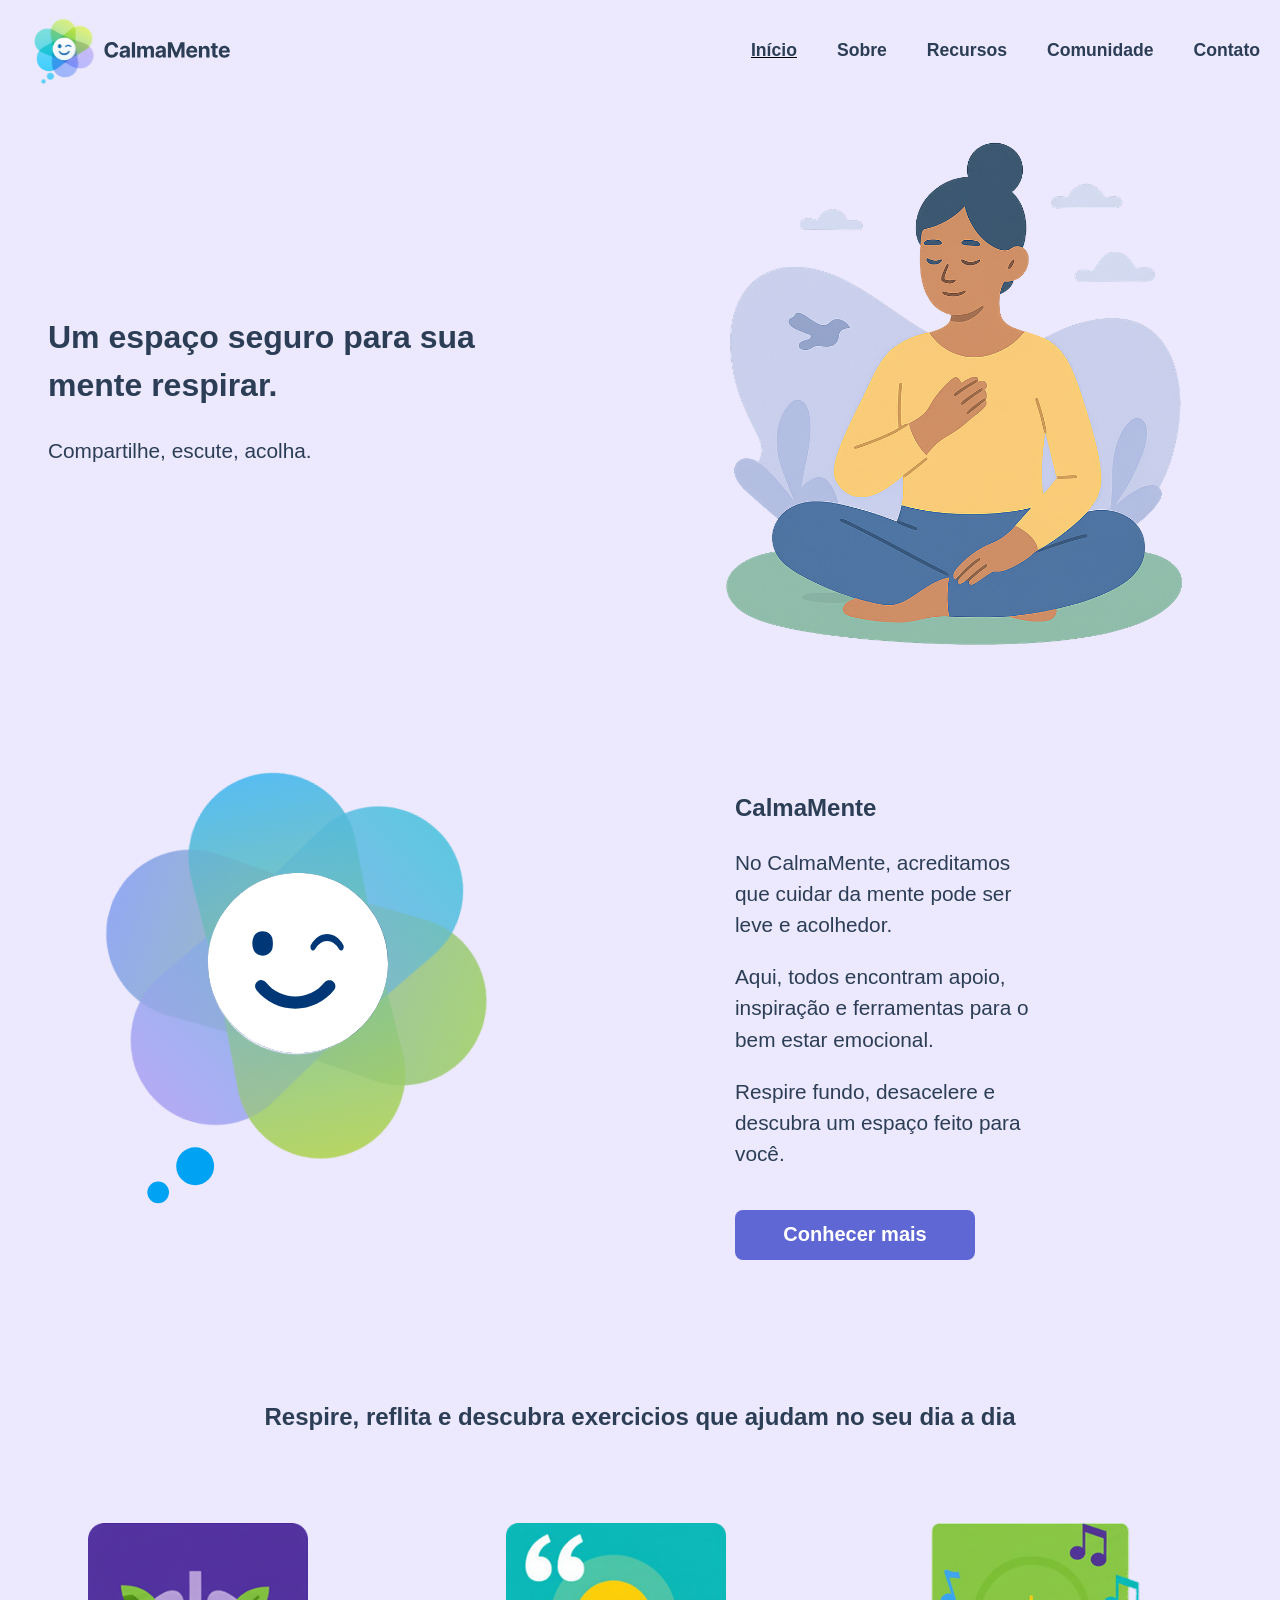
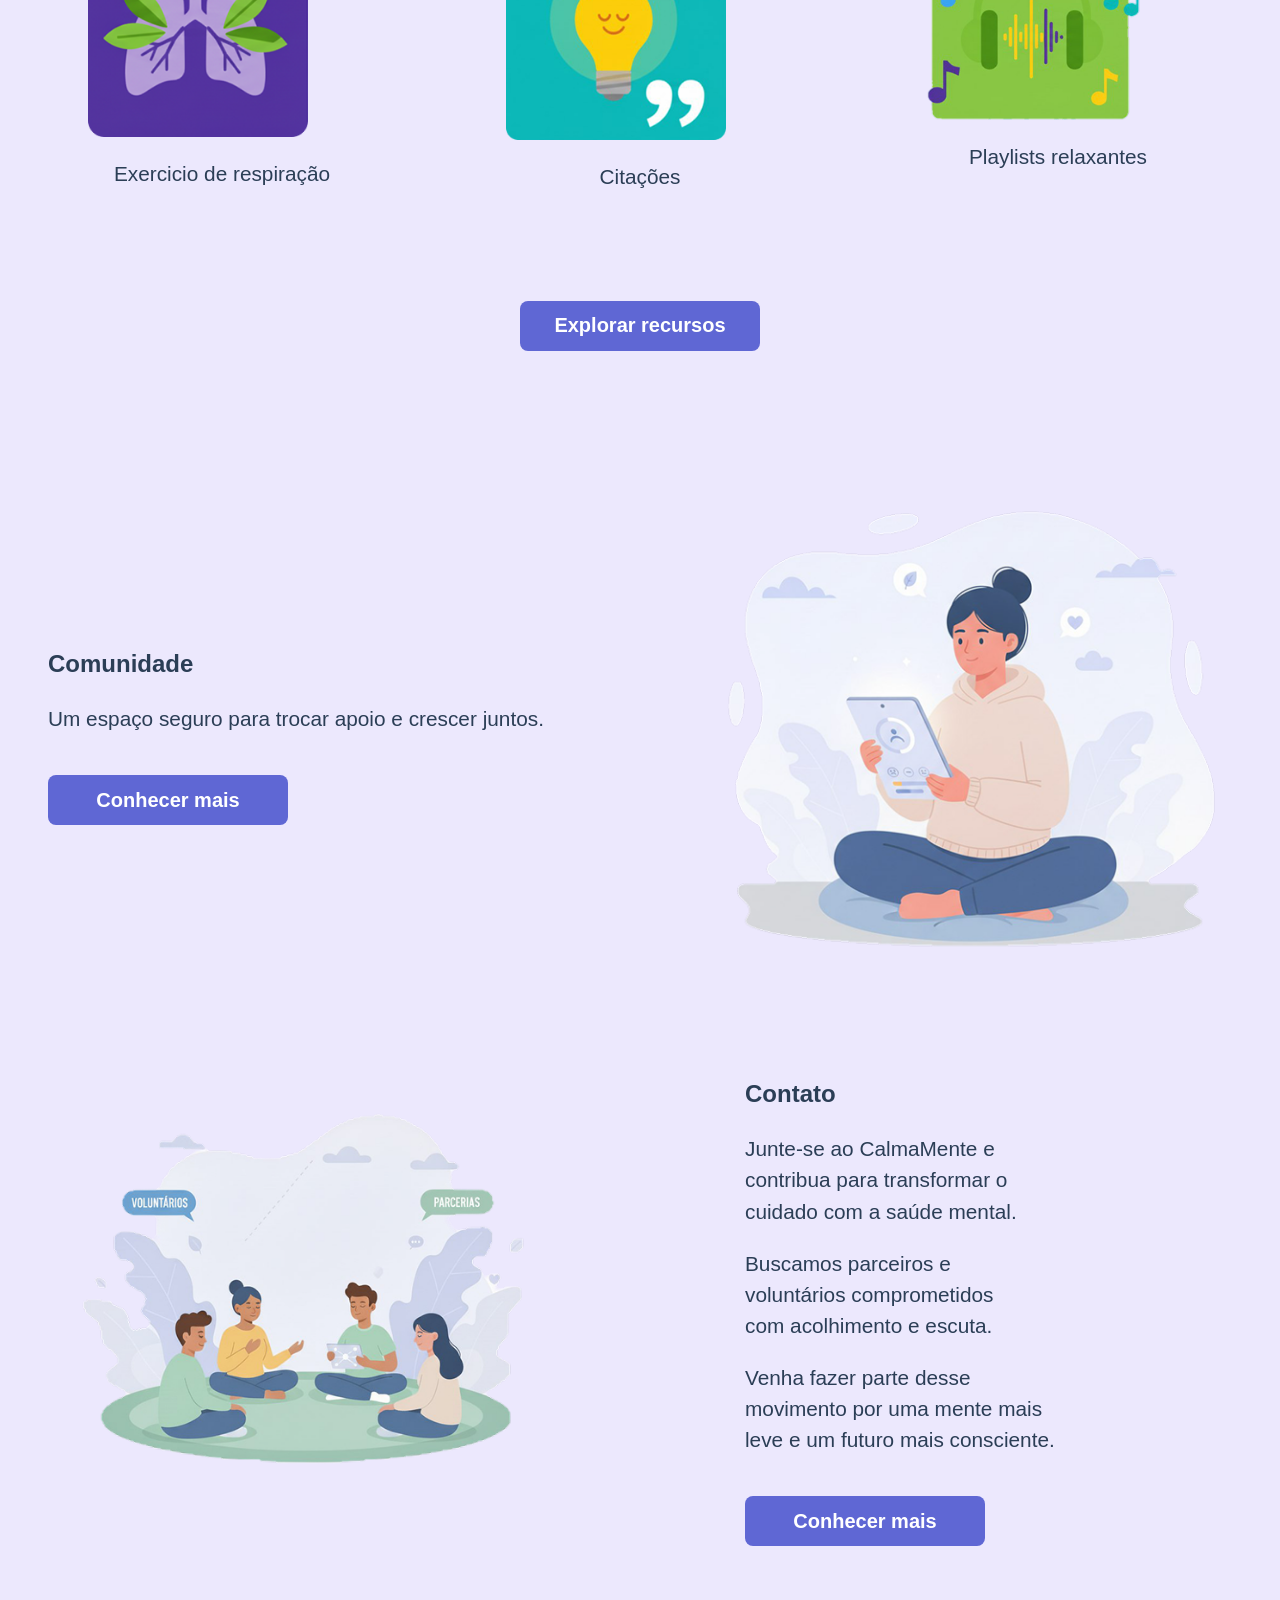
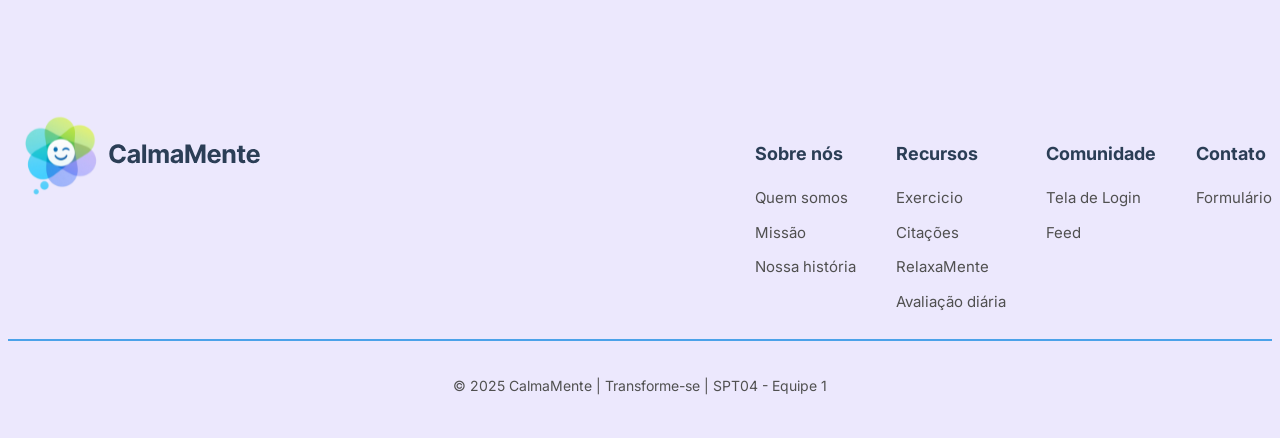
==== docs/index.html @ d5fa7f24 "first commit" ====
<!--SYSTEM_CORE_CALMAMENTE = START [HTML INDEX PAGE]-->
<!--T0.1 = START [HTML GENERAL SETTINGS]-->

<!DOCTYPE html>
<html lang="pt-br">
  <head>
    <meta charset="UTF-8" />
    <meta name="viewport" content="width=device-width, initial-scale=1.0" />
    <link rel="stylesheet" href="./css/style.css " />
    <link rel="stylesheet" href="./css/responsive.css">
    <meta
      name="description"
      content="Site de finalização de curso do Transforme-se focado em ferramentas para auxilio da saúde mental. Assim, nasce o CalmaMente. Seja bem vindos"/>
    <!-- UserWay Accessibility Widget -->
    <script>
      (function (d) {
        var s = d.createElement('script');
        s.setAttribute('data-account', 'ph0MEA04ba');
        s.setAttribute('src', 'https://cdn.userway.org/widget.js');
        (d.body || d.head).appendChild(s);
      })(document);
    </script>
    <title>CalmaMente-Inicio</title>
  </head>
  <body>

    <!--T1.1 = START [NAVIGATION MENU]-->

    <header>
        <div class="navegacao">

          <div class="logo">
            <a href="./index.html"
              ><img src="img/logo_name.svg" alt="Logo CalmaMente"
            /></a>
          </div>
          
          <nav>
            <ul class="menu">
              <li>
                <span class="inicio-linha">
                  <a href="index.html">Início</a></span>
              </li>
              <li><a href="./2_Sobre/sobre.html">Sobre</a></li>
              <li><a href="./3_Recursos/recursos.html">Recursos</a></li>
              <li><a href="./4_Comunidade/comunidade.html">Comunidade</a></li>
              <li><a href="./5_Contato/contato.html">Contato</a></li>
            </ul>
          </nav>

        </div>
    </header>

    <!--T1.0 = END [NAVIGATION MENU]-->
    <!--T2.1 = START [BANNER 1]-->

    <main>
      
      <section>
        <div class="container">
          <div class="banner_1">
            <div class="texto">
              <h1>Um espaço seguro para sua mente respirar.</h1>
              <p>Compartilhe, escute, acolha.</p>
            </div>
            <div class="imagem">
              <img
                src="./img/index_banner1.png"
                alt="Uma jovem com a mão no coração como se estivesse meditando"
              />
            </div>
          </div>
        </div>
      </section>

      <!--T2.0 = END [BANNER 1]-->
      <!--T3.1 = START [BANNER 2]-->

      <section>
        <div class="container">
          <div class="banner_2">
            <div class="imagem">
              <img
                class="fundo"
                src="./assets/arco.svg"
                alt="Logo do CalmaMente"
              />
              <img class="smile" src="./assets/smile.svg" alt="" />
              <img class="detail" src="./assets/detail.svg" alt="" />
            </div>
            <div class="texto">
              <h2>CalmaMente</h2>
              <p>
                No CalmaMente, acreditamos que cuidar da mente pode ser leve e
                acolhedor.
              </p>
              <p>
                Aqui, todos encontram apoio, inspiração e ferramentas para o bem
                estar emocional.
              </p>
              <p>
                Respire fundo, desacelere e descubra um espaço feito para você.
              </p>
              <a href="/2_Sobre/sobre.html">
                <button type="submit" class="botao" id="botao">
                  Conhecer mais
                </button></a
              >
            </div>
          </div>
        </div>
      </section>

      <!--T3.0 = END [BANNER 2]-->
      <!--T4.1 = START [BANNER 3]-->

      <section>
        <div class="container">
          <div class="banner_3">
            <div class="titulo">
              <h2>
                Respire, reflita e descubra exercicios que ajudam no seu dia a
                dia
              </h2>
            </div>
            <div class="container-images-banner3">
              <div class="imagem-Dois">
                <img
                  src="img/index_banner3.1.png"
                  alt="Pulmão com flores para representar respiração"
                />
                <p>Exercicio de respiração</p>
              </div>
              <div class="imagem-Dois">
                <img
                  src="img/index_banner3.2.png"
                  alt="Uma lampada com aspas para representar citação"
                />
                <p>Citações</p>
              </div>
              <div class="imagem-Dois">
                <img
                  src="img/index_banner3.3.png"
                  alt="Fone de ouvido com ondas sonoras e notas musicais para representar playlisys"
                />
                <p>Playlists relaxantes</p>
              </div>
            </div>
            <div>
              <a href="/3_Recursos/recursos.html" class="botao">
                <button type="submit" id="botao">Explorar recursos</button></a
              >
            </div>
          </div>
        </div>
      </section>

      <!--T4.0 = END [BANNER 3]-->
      <!--T5.1 = START [BANNER 4]-->

      <section>
        <div class="container">
          <div class="banner_4">
            <div class="texto">
              <h2>Comunidade</h2>
              <p>Um espaço seguro para trocar apoio e crescer juntos.</p>
              <p></p>
              <a href="/4_Comunidade/comunidade.html" class="botao"
                ><button type="submit" id="botao">Conhecer mais</button></a
              >
            </div>
            <div class="imagem">
              <img
                src="img/index_banner4.png"
                alt="Moça segurando um tablet sentada, fazendo a avaliação do seu dia"
              />
            </div>
          </div>
        </div>
      </section>

      <!--T5.0 = END [BANNER 4]-->
      <!--T6.1 = START [BANNER 5]-->

      <section>
        <div class="container">
          <div class="banner_5">
            <div class="imagem">
              <img
                src="img/index_banner5.png"
                alt="Pessoas reunidas sentadas juntas como uma comunidade falando sobre parcerias e voluntarios do CalmaMente"
              />
            </div>
            <div class="texto">
              <h2>Contato</h2>
              <p>
                Junte-se ao CalmaMente e contribua para transformar o cuidado com a saúde mental. 
              <p>
                Buscamos parceiros e voluntários comprometidos <br>com acolhimento e escuta.
              </p>
              <p>
                Venha fazer parte desse movimento por uma mente mais leve e um
                futuro mais consciente.
              </p>
              <a href="/5_Contato/contato.html" class="botao"
                ><button type="submit" id="botao">Conhecer mais</button></a
              >
            </div>
          </div>
        </div>
      </section>
    </main>

    <!--T6.0 = END [BANNER 5]-->

    <!--REDES SOCIAS-->
     <section>
      <div class="container">
        <div class="banner_social">
          <section class="social_media">
            <div class="cont">
              <h2>Siga-nos</h2>
              <div class="icon">
                <a
                  href="https://www.linkedin.com/in/calmamente/"
                  target="_blank"
                  ><img src="./img/linkedin.svg" alt="LinkedIn"
                /></a>
                <a href="mailto:calmamentesite@gmail.com" target="_blank"
                  ><img src="./img/email.svg" alt="Email"
                /></a>
                <a
                  href="https://www.instagram.com/calmamente_br/?igsh=ZGs4c3k2cTY3Mjc%3D#"
                  target="_blank"
                  ><img src="./img/instagram.svg" alt="Instagram"
                /></a>
              </div>
            </div>
          </section>
        </div>
      </div>
    </section>

    <!--REDES SOCIAS-->

    <!--T7.1 = START [FOOTER]-->

    <footer class="footer">
      <div class="footer-container">
        <div class="esquerda">
          <div class="final-img">
            <img src="img/logo_name.svg" alt="logo" />
          </div>
        </div>
        <div class="direita">
          <ul class="menuDois">
            <li><h3>Sobre nós</h3></li>
            <li><a href="/">Quem somos</a></li>
            <li><a href="/">Missão</a></li>
            <li><a href="/">Nossa história</a></li>
          </ul>
          <ul class="menuDois">
            <li><h3>Recursos</h3></li>
            <li><a href="/">Exercicio</a></li>
            <li><a href="/">Citações</a></li>
            <li><a href="/">RelaxaMente</a></li>
            <li><a href="/">Avaliação diária</a></li>
          </ul>
          <ul class="menuDois">
            <li><h3>Comunidade</h3></li>
            <li><a href="/">Tela de Login</a></li>
            <li><a href="/">Feed</a></li>
          </ul>
          <ul class="menuDois">
            <li><h3>Contato</h3></li>
            <li><a href="/">Formulário</a></li>
          </ul>
        </div>
      </div>
      <div class="copy">
        <p>© 2025 CalmaMente | Transforme-se | SPT04 - Equipe 1</p>
      </div>
    </footer>

    <!--T7.0 = END [FOOTER]-->
    <div vw class="enabled">
      <div vw-access-button class="active"></div>
      <div vw-plugin-wrapper class="testo">
        <div class="vw-plugin-top-wrapper"></div>
      </div>
    </div>
    <script src="https://vlibras.gov.br/app/vlibras-plugin.js"></script>
    <script>
      new window.VLibras.Widget('https://vlibras.gov.br/app');
    </script>
    <script src="https://cdn.jsdelivr.net/npm/gsap@3.13.0/dist/gsap.min.js"></script>
    <script src="./js/script.js"></script>
  </body>
</html>

<!--T0.0 = END [HTML GENERAL SETTINGS]-->
<!--SYSTEM_CORE = END [HTML]-->
---- docs/css/style.css ----
/*[GENERAL SETTINGS]*/

@import url('https://fonts.googleapis.com/css2?family=Inter:ital,opsz,wght@0,14..32,100..900;1,14..32,100..900&family=Roboto:ital,wght@0,100..900;1,100..900&display=swap');

html, body {
  overflow-x: hidden;
}

body {
  font-family: Arial, Helvetica, sans-serif;
  line-height: 1.5;
  min-height: 100vh;
  background-color: #ece8fd;
}

a {
  text-decoration: none;
}

ul {
  list-style: none;
}

img {
  max-width: 100%;
  height: auto;
  display: block;
}

h1{
  color: #2b3e56;
  font-size:2rem;
}

h2,
h3,
h4,
h5,
h6 {
  color: #2b3e56;
  font-size: 1.5rem;
}

p {
  color: #2b3e56;
  font-size: 1.3rem;
}

.container {
  padding-left: 40px;
  padding-right: 40px;
}

/*[NAVIGATION MENU]*/

.container-header {
  max-width: 1800px;
}

header {
  left: 0;
  top: 0;
  z-index: 1000;
  background-color: #ece8fd;
  width: 100%;
  margin: 0 auto;
  position: fixed;
}

.navegacao {
  margin: 0 auto;
  max-width: 1800px;
  display: flex;
  justify-content: space-between;
  align-items: center;
  padding: 10px 20px;
}

.menu {
  display: flex;
  gap: 40px;
}

.navegacao img {
  max-width: 250px;
}

.uai {
  margin-top: 30vh;
}

.menu a {
  color: #2b3e56;
  font-weight: bold;
  font-size: 1.1rem;
}

.menu a:hover {
  color: #8087f2;
}

.inicio-linha {
  text-decoration: underline;
}

/*[BANNER 1]*/

.banner_1 {
  display: grid;
  grid-template-columns: 1fr 1fr;
  margin: 100px auto 0px auto;
  align-items: center;
  max-width: 1800px;
  gap: 110px;
}

.banner_1 .texto {
  align-self: center;
  max-width: 450px;
}

.banner_1 img {
  max-width: 100%;
  width: 550px;
  margin-top: 20px;
  display: block;
}

button {
  background-color: #5f67d4;
  color: white;
  border-radius: 8px;
  width: 240px;
  height: 50px;
  border: none;
  font-size: 20px;
  font-weight: bold;
  margin-top: 20px;
  cursor: pointer;
  transition: background-color 0.3s;
}


.botao:hover {
  background-color: #4ba2e9;
}

/*[BANNER 2]*/

.banner_2 {
  display: grid;
  grid-template-columns: 1fr 1fr;
  margin: 100px auto 0px auto;
  align-items: center;
  max-width: 1800px;
  gap: 110px;
}

.banner_2 .imagem {
  margin-bottom: 100px;
}

.banner_2 img {
  width: 500px;
  display: block;
}

.banner_2 .texto {
  margin-left: 40px;
  max-width: 35ch;
}

.imagem-Dois {
  gap: 100px;
}


/*[BANNER 3]*/

.banner_3 {
  display: grid;
  align-items: center;
  justify-self: center;
  text-align: center;
  margin: 70px auto 0px auto;
  max-width: 1800px;
  height: 600px;
  padding: 30px 0px;
}

.container-images-banner3 {
  display: grid;
  grid-template-columns: 1fr 1fr 1fr;
  padding: 40px;
  align-content: center;
  gap: 150px;
}

.banner_3 img {
  width: 220px;
  display: block;
}

.imagem {
  position: relative;
  align-self: center;
  display: grid;
}

.fundo {
  height: 400px;
}

.smile {
  position: absolute;
  z-index: 2;
  height: 180px;
  top: 108px;
}

.detail {
  align-self: center;
  position: absolute;
  height: 350px;
  top: 90px;
}



/*[BANNER 4]*/

.banner_4 {
  display: grid;
  grid-template-columns: 1fr 1fr;
  margin: 100px auto 0px auto;
  align-items: center;
  max-width: 1800px;
  gap: 150px;
}

/*[BANNER 5]*/

.banner_5 {
  display: grid;
  grid-template-columns: 1fr 1fr;
  margin: 100px auto 0px auto;
  align-items: center;
  justify-self: center;
  max-width: 1800px;
  gap: 150px;
}

.banner_5 .texto {
  margin-left: 30px;
  max-width: 35ch;
}

.banner_5 img {
  width: 580px;
}


/*[FOOTER]*/

.footer {
  margin-top: 100px;
}

.footer-container {
  margin: 0 auto;
  display: flex;
  justify-content: space-between;
  align-items: start;
  color: #505050;
  padding-top: 60px;
  font-family: 'Inter', sans-serif;
  border-bottom: 2px solid #4ba2e9;
  flex-wrap: nowrap;
  gap: 40px;
  max-width: 1800px;
}

.footer-container h3 {
  color: #2b3e56;
  font-size: 18px;
}

.esquerda p {
  max-width: 30ch;
  margin-top: 10px;
}

.direita {
  display: flex;
}

.direita a {
  color: #505050;
  font-size: 15px;
}

.copy p {
  color: #505050;
  font-family: 'Inter', sans-serif;
  padding: 20px;
  font-size: 14px;
  text-align: center;
}

.menuDois li {
  margin-bottom: 10px;
}

.final-img {
  width: 300px;
}

#botao:hover {
  background-color: #4ba2e9;
}

.cont {
  text-align: center;
  padding-top: 40px;
  background-color: #ece8fd;
  width: 100%;
  margin-bottom: 100px;
}

.cont h2 {
  font-size: 28px;
  margin-bottom: 25px;
  color: #2b3e56;
  font-family: 'Inter', sans-serif;

}

.icon {
  display: flex;
  justify-content: center;
  gap: 40px;
}

.icon img {
  width: 60px;
  height: 60px;
  cursor: pointer;
  transition: transform 0.2s ease;
}

.icon img:hover {
  transform: scale(1.1);
}

#botao:hover {
  background-color: #4ba2e9;
}
---- docs/css/responsive.css ----
/*[GENERAL SETTINGS]*/

@import url('https://fonts.googleapis.com/css2?family=Inter:ital,opsz,wght@0,14..32,100..900;1,14..32,100..900&family=Roboto:ital,wght@0,100..900;1,100..900&display=swap');


@media (max-width: 500px) {
  .container{
  padding-left: 10px;
  padding-right: 10px;
  }
}

@media (max-width: 500px) {
  .menu a {
    display: none;
  }
}

@media (max-width: 500px) {
  .navegacao img {
    width: 200px;;
  }
}


@media (max-width: 500px) {
  .uai{
  margin-top: 35vh;
  margin-right: -10px;
  }
}


@media (max-width: 500px) {
  .banner_1 {
    grid-template-columns: 1fr; /* vira 1 coluna */
    margin: 80px auto 0 auto;
    height: 600px;
    gap: 10px;
  }
}

.banner_1 .texto {
  align-self: center;
  max-width: 450px;
}

@media (max-width: 500px) {
  .banner_1 .texto h1{
    font-size: 1.7rem;
    text-align: center;
  }
}

@media (max-width: 500px) {
  .banner_1 .texto p{
    display: none;
  }
}


@media (max-width: 500px) {
  .banner_2 .botao {
  background-color: #5f67d4;
  height: 40px;
  font-size: 1rem;
  font-weight: bold;
  margin-top: 0%;
  }
}

@media (max-width: 500px) {
.button {
  background-color: #2b3e56;;
  height: 40px;
  font-size: 1rem;
  font-weight: bold;
  margin-top: 0%;
  }
}


@media (max-width: 600px) {
  .linha {
    flex-direction: column;
  }

  .botao {
    align-self: center;
    width: 100%;
  }
}


@media (max-width: 500px) {
  .banner_2 {
    grid-template-columns: 1fr; /* vira 1 coluna */
    margin: 10px auto 0 auto;
    height: 400px;
  }
}


@media (max-width: 500px) {
  .banner_2 h2 {
    display: none;
  }
}

.imagem-Dois {
  gap: 100px;
}

@media (max-width: 500px) {
  .banner_2 .imagem {
    display: none;
  }
}

@media (max-width: 500px) {
  .banner_2 .texto {
    margin-left: 15px;
    max-width: 30ch;
  }
}

@media (max-width: 500px) {
  .banner_3 {
    grid-template-columns: 1fr; /* vira 1 coluna */
    margin-top: 80px auto 0 auto;
    height: 830px;
    display: flex;
    flex-direction: column;
  }
}

@media (max-width: 500px) {
  .banner_3 .container-images-banner3{
    display: flex;
    flex-direction: column;
    gap: 0px;
    margin: 0 auto;
    padding: 0;
  }
}


@media (max-width: 500px) {
  .banner_3 h2{
    text-align:left;
    font-size: 1.2rem;
  }
}

@media (max-width: 500px) {
  .banner_4 {
    margin: 220px auto 0 auto;
    height: 600px;
    gap: 60px;
    display: flex;
    flex-direction: column-reverse
  }
}

@media (max-width: 500px) {
  .banner_4 img {
    width: 100%;
  }
}


@media (max-width: 500px) {
  .banner_5 {
    grid-template-columns: 1fr; /* vira 1 coluna */
    gap: 40px; /* diminui o espaço */
    margin: 60px auto;
  }
}


@media (max-width: 500px) {
  .banner_5 .texto {
    margin-left: 15px;
    max-width: 30ch;
  }
}

@media (max-width: 500px) {
 .footer-container {
    display:none;
  }
}

@media (min-width: 600px) {
  .cont {
    display:none;
  }
}
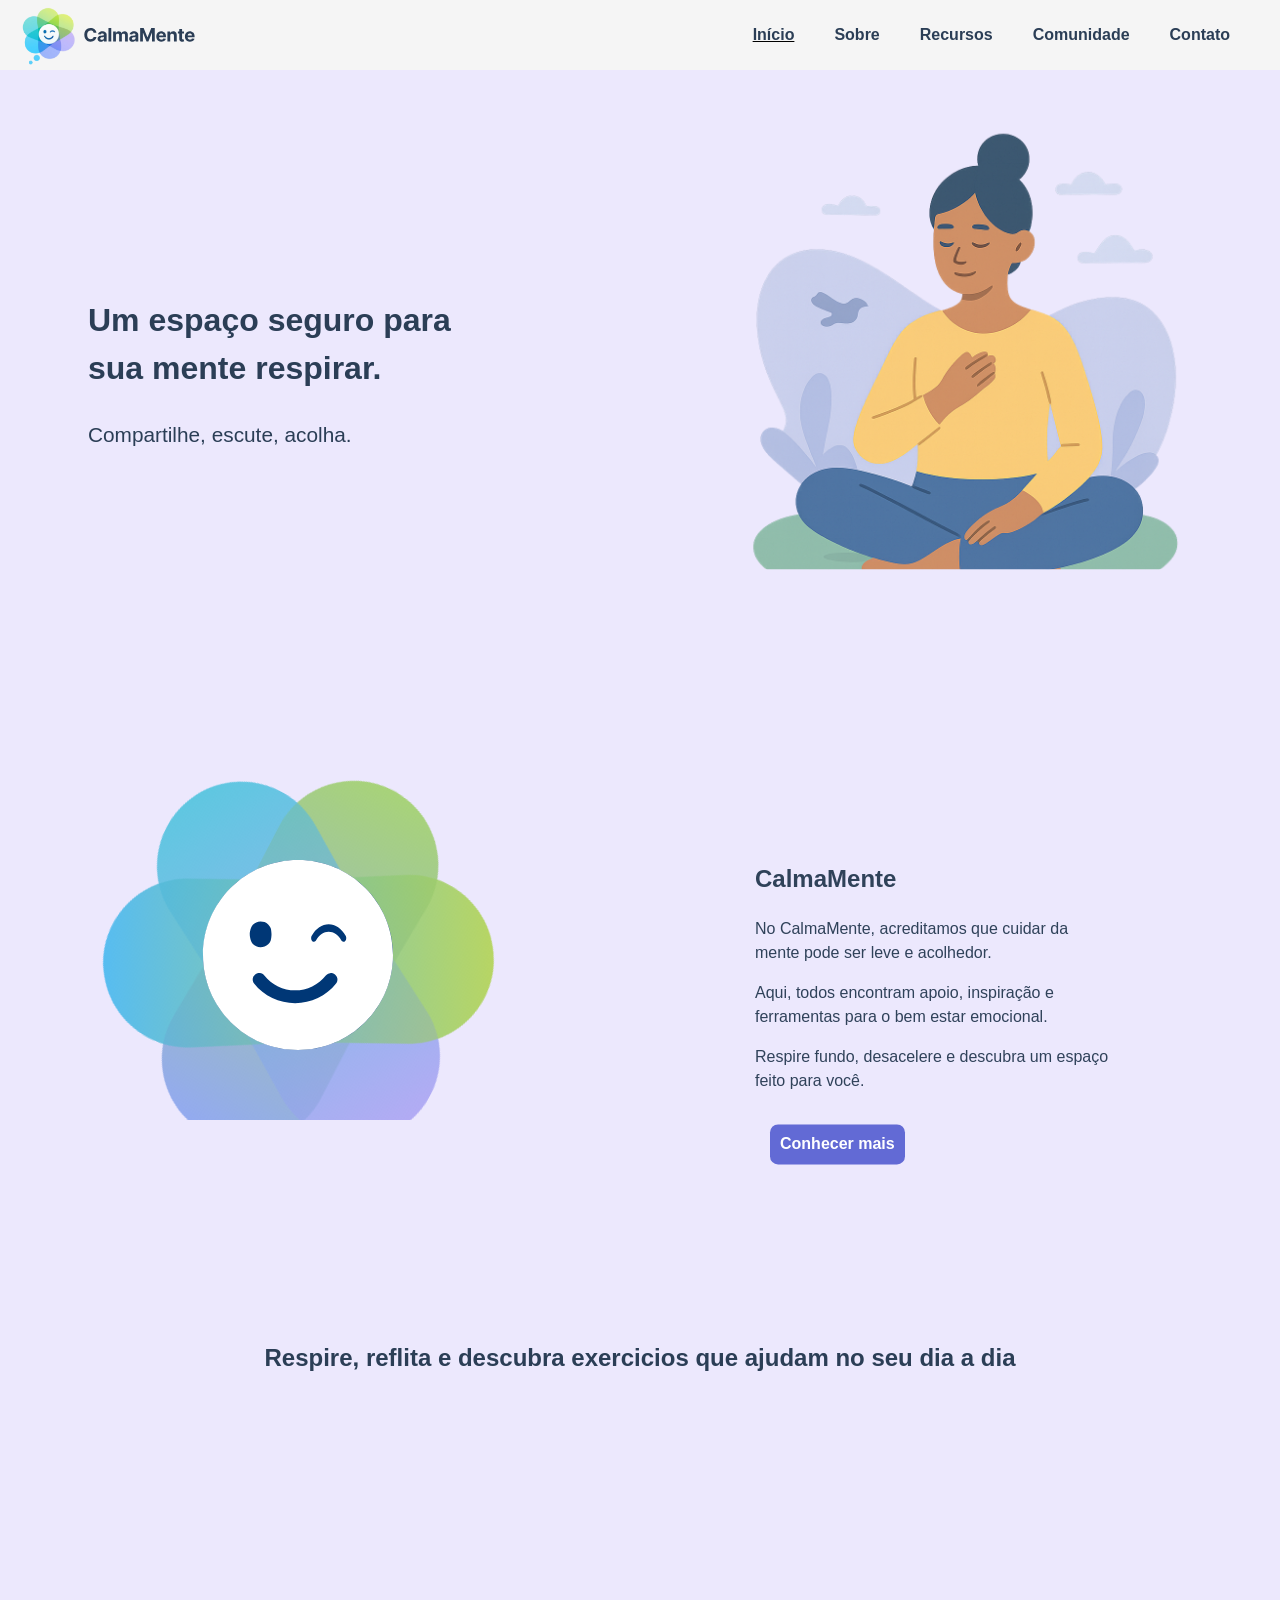
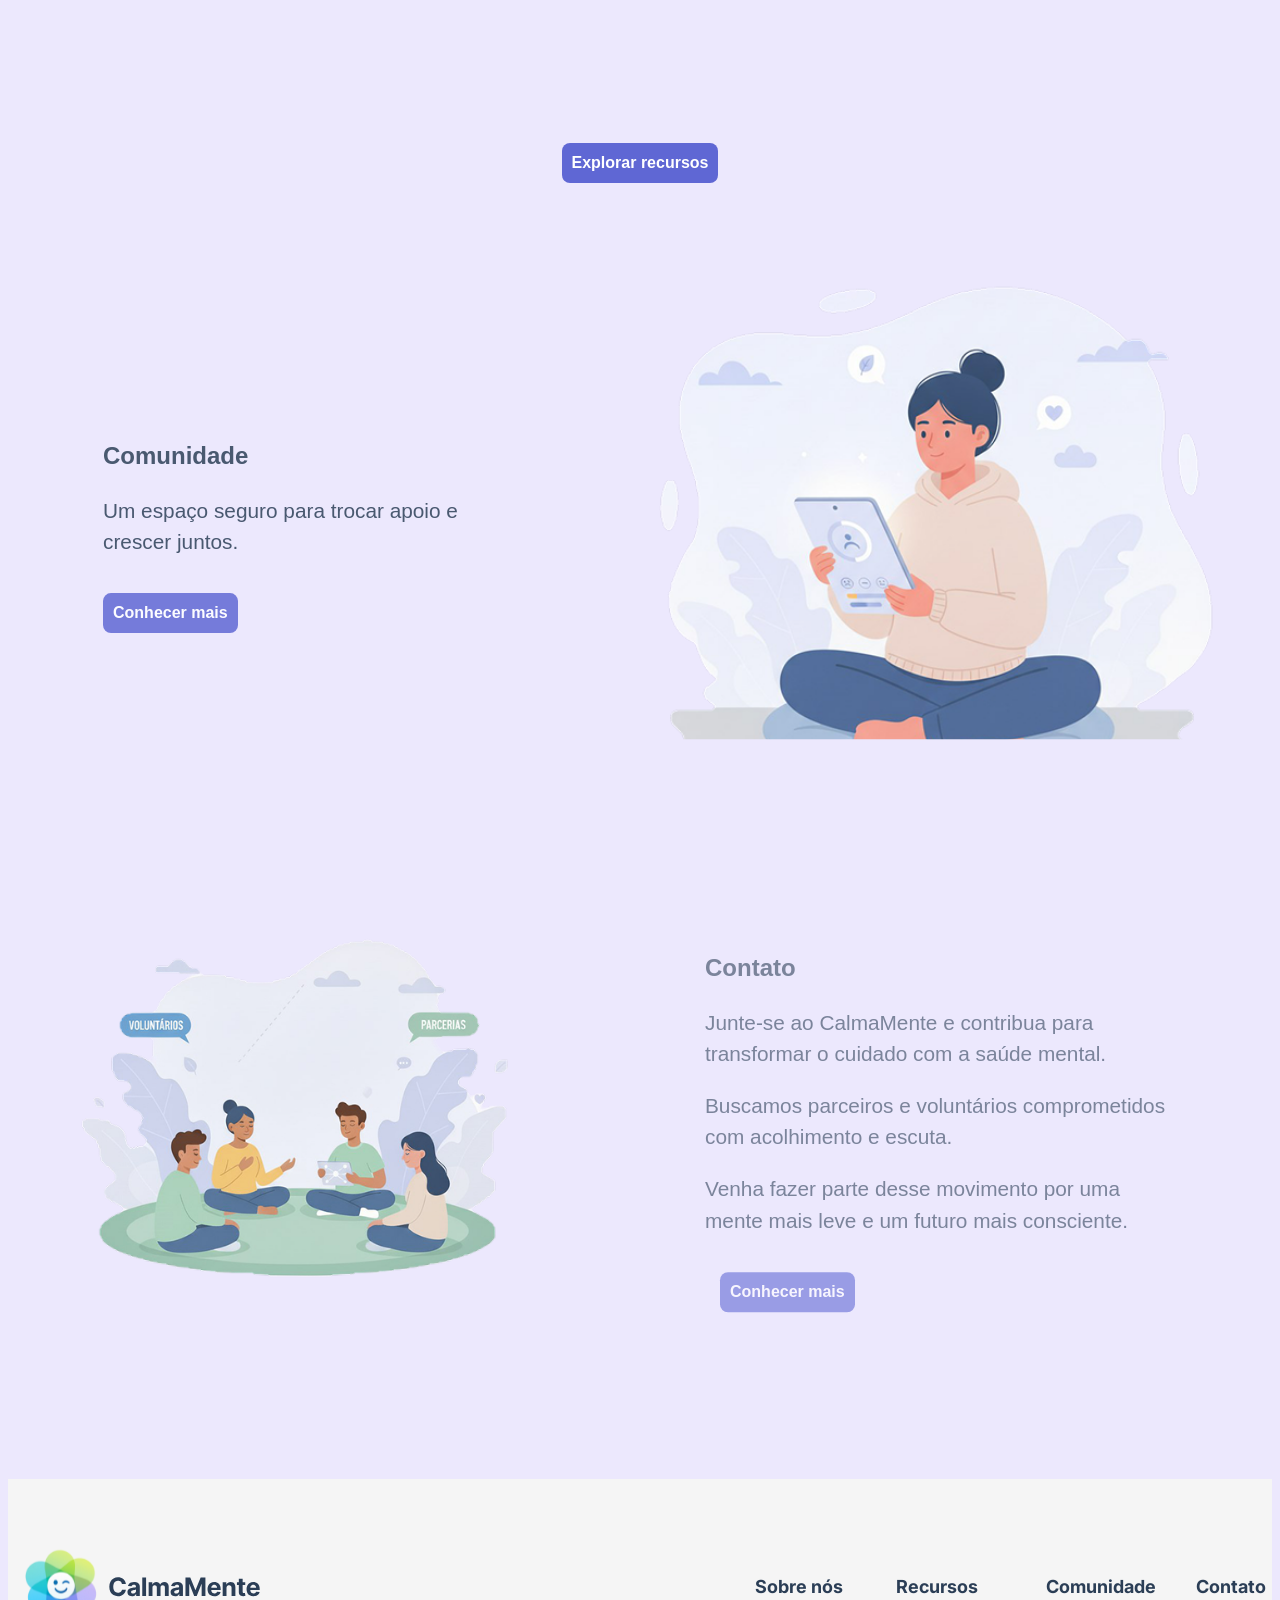
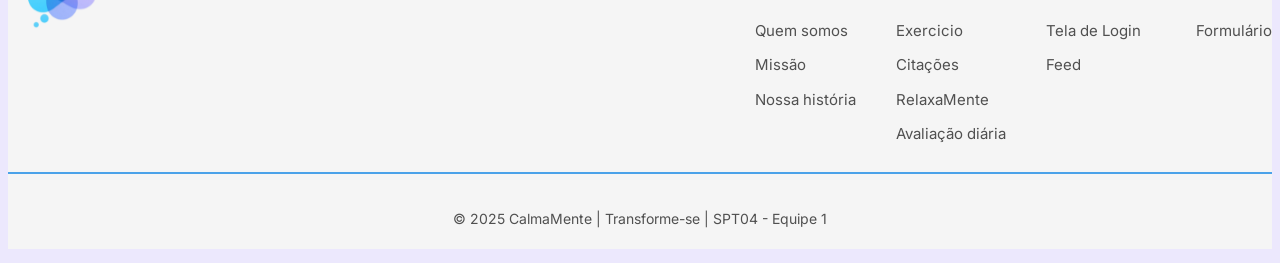
==== commit af177b54: "atualização de arquivos" ====
--- a/docs/index.html
+++ b/docs/index.html
@@ -26,16 +26,17 @@
 
     <!--T1.1 = START [NAVIGATION MENU]-->
 
-    <header>
+    <header id="header">
         <div class="navegacao">
 
-          <div class="logo">
+          <div class="logo" id="logo">
             <a href="./index.html"
               ><img src="img/logo_name.svg" alt="Logo CalmaMente"
             /></a>
           </div>
           
-          <nav>
+          <nav id="menu">
+            <button id="btn-mobile" class="hamburguer"> <img src="./img/hambuguer.svg" alt=""></button>
             <ul class="menu">
               <li>
                 <span class="inicio-linha">
@@ -46,7 +47,19 @@
               <li><a href="./4_Comunidade/comunidade.html">Comunidade</a></li>
               <li><a href="./5_Contato/contato.html">Contato</a></li>
             </ul>
+
+            <ul id="menu-mobile">
+              <li>
+                <span class="inicio-linha">
+                  <a href="index.html">Início</a></span>
+              </li>
+              <li><a href="./2_Sobre/sobre.html">Sobre</a></li>
+              <li><a href="./3_Recursos/recursos.html">Recursos</a></li>
+              <li><a href="./4_Comunidade/comunidade.html">Comunidade</a></li>
+              <li><a href="./5_Contato/contato.html">Contato</a></li>
+            </ul>
           </nav>
+
 
         </div>
     </header>
@@ -101,7 +114,7 @@
               <p>
                 Respire fundo, desacelere e descubra um espaço feito para você.
               </p>
-              <a href="/2_Sobre/sobre.html">
+              <a href="./2_Sobre/sobre.html">
                 <button type="submit" class="botao" id="botao">
                   Conhecer mais
                 </button></a
@@ -138,7 +151,7 @@
                 />
                 <p>Citações</p>
               </div>
-              <div class="imagem-Dois">
+              <div class="imagem-fone">
                 <img
                   src="img/index_banner3.3.png"
                   alt="Fone de ouvido com ondas sonoras e notas musicais para representar playlisys"
@@ -147,7 +160,7 @@
               </div>
             </div>
             <div>
-              <a href="/3_Recursos/recursos.html" class="botao">
+              <a href="./3_Recursos/recursos.html" class="botao">
                 <button type="submit" id="botao">Explorar recursos</button></a
               >
             </div>
@@ -164,8 +177,7 @@
             <div class="texto">
               <h2>Comunidade</h2>
               <p>Um espaço seguro para trocar apoio e crescer juntos.</p>
-              <p></p>
-              <a href="/4_Comunidade/comunidade.html" class="botao"
+              <a href="./4_Comunidade/comunidade.html" class="botao"
                 ><button type="submit" id="botao">Conhecer mais</button></a
               >
             </div>
@@ -202,7 +214,7 @@
                 Venha fazer parte desse movimento por uma mente mais leve e um
                 futuro mais consciente.
               </p>
-              <a href="/5_Contato/contato.html" class="botao"
+              <a href="./5_Contato/contato.html" class="botao"
                 ><button type="submit" id="botao">Conhecer mais</button></a
               >
             </div>
--- a/docs/css/style.css
+++ b/docs/css/style.css
@@ -1,10 +1,6 @@
 /*[GENERAL SETTINGS]*/
 
 @import url('https://fonts.googleapis.com/css2?family=Inter:ital,opsz,wght@0,14..32,100..900;1,14..32,100..900&family=Roboto:ital,wght@0,100..900;1,100..900&display=swap');
-
-html, body {
-  overflow-x: hidden;
-}
 
 body {
   font-family: Arial, Helvetica, sans-serif;
@@ -47,21 +43,21 @@
 }
 
 .container {
-  padding-left: 40px;
-  padding-right: 40px;
+  padding-left: 20px;
+  padding-right: 20px;
 }
 
 /*[NAVIGATION MENU]*/
 
 .container-header {
-  max-width: 1800px;
+  max-width: 1500px;
 }
 
 header {
   left: 0;
   top: 0;
   z-index: 1000;
-  background-color: #ece8fd;
+  background-color: #f5f5f5;
   width: 100%;
   margin: 0 auto;
   position: fixed;
@@ -69,11 +65,12 @@
 
 .navegacao {
   margin: 0 auto;
-  max-width: 1800px;
+  max-width: 1500px;
   display: flex;
   justify-content: space-between;
   align-items: center;
-  padding: 10px 20px;
+  padding: 10px 10px;
+  height: 50px;
 }
 
 .menu {
@@ -81,8 +78,13 @@
   gap: 40px;
 }
 
+.navegacao ul {
+  padding-left: 40px;
+  padding-right: 40px;
+}
+
 .navegacao img {
-  max-width: 250px;
+  max-width: 220px;
 }
 
 .uai {
@@ -92,7 +94,7 @@
 .menu a {
   color: #2b3e56;
   font-weight: bold;
-  font-size: 1.1rem;
+  font-size: 1rem;
 }
 
 .menu a:hover {
@@ -103,57 +105,55 @@
   text-decoration: underline;
 }
 
+#btn-mobile{
+  display: none;
+}
+
+#menu-mobile{
+  display: none;
+}
 /*[BANNER 1]*/
 
 .banner_1 {
   display: grid;
   grid-template-columns: 1fr 1fr;
-  margin: 100px auto 0px auto;
-  align-items: center;
-  max-width: 1800px;
-  gap: 110px;
+  margin: 50px auto 0px auto;
+  align-items: center;
+  max-width: 1500px;
+  gap: 150px;
+  padding: 20px 20px;
+  height: 600px;
 }
 
 .banner_1 .texto {
   align-self: center;
-  max-width: 450px;
-}
-
-.banner_1 img {
-  max-width: 100%;
-  width: 550px;
-  margin-top: 20px;
+  padding: 20px 20px;
+  margin: 20px 20px;
+  max-width: 400px;
+  min-width: 300px;
+}
+
+.banner_1 img{
+  max-width: 500px;
   display: block;
 }
 
-button {
-  background-color: #5f67d4;
-  color: white;
-  border-radius: 8px;
-  width: 240px;
-  height: 50px;
-  border: none;
-  font-size: 20px;
-  font-weight: bold;
-  margin-top: 20px;
-  cursor: pointer;
-  transition: background-color 0.3s;
-}
-
-
-.botao:hover {
-  background-color: #4ba2e9;
-}
+.banner_1 .imagem {
+  justify-items:center;
+}
+
 
 /*[BANNER 2]*/
 
 .banner_2 {
   display: grid;
   grid-template-columns: 1fr 1fr;
-  margin: 100px auto 0px auto;
-  align-items: center;
-  max-width: 1800px;
-  gap: 110px;
+  margin: 50px auto 0px auto;
+  align-items: center;
+  justify-self: center;
+  max-width: 1500px;
+  gap: 150px;
+  padding: 20px 20px;
 }
 
 .banner_2 .imagem {
@@ -162,43 +162,6 @@
 
 .banner_2 img {
   width: 500px;
-  display: block;
-}
-
-.banner_2 .texto {
-  margin-left: 40px;
-  max-width: 35ch;
-}
-
-.imagem-Dois {
-  gap: 100px;
-}
-
-
-/*[BANNER 3]*/
-
-.banner_3 {
-  display: grid;
-  align-items: center;
-  justify-self: center;
-  text-align: center;
-  margin: 70px auto 0px auto;
-  max-width: 1800px;
-  height: 600px;
-  padding: 30px 0px;
-}
-
-.container-images-banner3 {
-  display: grid;
-  grid-template-columns: 1fr 1fr 1fr;
-  padding: 40px;
-  align-content: center;
-  gap: 150px;
-}
-
-.banner_3 img {
-  width: 220px;
-  display: block;
 }
 
 .imagem {
@@ -207,15 +170,33 @@
   display: grid;
 }
 
-.fundo {
-  height: 400px;
-}
+.banner_2 .texto {
+  padding: 20px 20px;
+  margin: 20px 20px;
+
+  padding-right: 100px;
+}
+
+.imagem-Dois {
+  gap: 100px;
+  align-items: center;
+}
+
+
+.imagem-Dois img{
+ justify-self: center;
+}
+
+.banner_2 p {
+  font-size: 1rem;
+}
+
 
 .smile {
   position: absolute;
   z-index: 2;
-  height: 180px;
-  top: 108px;
+  height: 190px;
+  top: 100px;
 }
 
 .detail {
@@ -225,17 +206,107 @@
   top: 90px;
 }
 
-
+button {
+  background-color: #5f67d4;
+  color: white;
+  border-radius: 8px;
+  height: 40px;
+  border: none;
+  font-size: 1rem;
+  font-weight: bold;
+  cursor: pointer;
+  transition: background-color 0.3s;
+}
+
+#explorar {
+    padding: 10px 10px;
+    margin: 15px 15px;
+}
+
+#botao {
+    padding: 10px 10px;
+    margin: 15px 15px;
+}
+
+.botao:hover {
+  background-color: #4ba2e9;
+}
+
+
+
+/*[BANNER 3]*/
+
+.banner_3 {
+  text-align: center;
+  margin: 50px auto 0px auto;
+  max-width: 1465px;
+}
+
+.container-images-banner3 {
+  display: grid;
+  grid-template-columns: 1fr 1fr 1fr;
+  align-content: center;
+  gap: 30px;
+  display: grid;
+  align-items:flex-start;
+  justify-self: center;
+  max-width: 1000px;
+  padding: 20px 20px;
+}
+
+.banner_3 img {
+  width: 220px;
+  display: block;
+}
+
+.banner_3 h2 {
+  margin-top: 60px;
+}
+
+.fundo {
+  height: 400px;
+}
+
+.imagem-fone img{
+  width: 245px;
+  display: block;
+}
 
 /*[BANNER 4]*/
 
 .banner_4 {
   display: grid;
   grid-template-columns: 1fr 1fr;
-  margin: 100px auto 0px auto;
-  align-items: center;
-  max-width: 1800px;
-  gap: 150px;
+  margin: 50px auto 0px auto;
+  align-items: center;
+  justify-self: center;
+  max-width: 1500px;
+  gap: 10px;
+  background-color: #ece8fd;
+  border-color: #2b3e56 1px solid;
+  padding: 20px 20px;
+}
+
+.banner_4 img {
+  width: 650px;
+}
+
+.banner_4 .imagem {
+  justify-items: right;
+}
+
+.banner_4 .texto {
+  padding: 20px 20px;
+  margin: 20px 20px;
+  padding-right: 120px;
+}
+
+.banner_4 .texto h2 {
+  margin-left: 15px;
+}
+
+.banner_4 .texto p {
+  margin-left: 15px;
 }
 
 /*[BANNER 5]*/
@@ -243,20 +314,26 @@
 .banner_5 {
   display: grid;
   grid-template-columns: 1fr 1fr;
-  margin: 100px auto 0px auto;
-  align-items: center;
-  justify-self: center;
-  max-width: 1800px;
-  gap: 150px;
+  margin: 50px auto 0px auto;
+  align-items: center;
+  max-width: 1465px;
+  gap: 10px;
+  padding: 20px 20px;
 }
 
 .banner_5 .texto {
-  margin-left: 30px;
-  max-width: 35ch;
+  padding: 20px 20px;
+  margin: 20px 20px;
+  padding-left:40px;
+  padding-right: 40px;
 }
 
 .banner_5 img {
-  width: 580px;
+  width: 500px;
+}
+
+.banner_5 .imagem {
+  justify-content: left;
 }
 
 
@@ -264,6 +341,7 @@
 
 .footer {
   margin-top: 100px;
+  background-color: #f5f5f5;
 }
 
 .footer-container {
@@ -277,7 +355,7 @@
   border-bottom: 2px solid #4ba2e9;
   flex-wrap: nowrap;
   gap: 40px;
-  max-width: 1800px;
+  max-width: 1500px;
 }
 
 .footer-container h3 {
@@ -356,4 +434,8 @@
   background-color: #4ba2e9;
 }
 
-
+ #btn-mobile img {
+    width: 30px; 
+    height: auto; 
+    transition: 3s ease-in;
+}
--- a/docs/css/responsive.css
+++ b/docs/css/responsive.css
@@ -10,15 +10,26 @@
   }
 }
 
+/*[NAVIGATION MENU]*/
+
 @media (max-width: 500px) {
   .menu a {
     display: none;
   }
 }
 
+@media (max-width: 500px){
+  #btn-menu {
+    display: block;
+  }
+  .menu{
+    display: none;
+  }
+}
+
 @media (max-width: 500px) {
   .navegacao img {
-    width: 200px;;
+    width: 200px;
   }
 }
 
@@ -34,21 +45,24 @@
 @media (max-width: 500px) {
   .banner_1 {
     grid-template-columns: 1fr; /* vira 1 coluna */
-    margin: 80px auto 0 auto;
-    height: 600px;
-    gap: 10px;
-  }
-}
-
-.banner_1 .texto {
-  align-self: center;
-  max-width: 450px;
-}
+    margin: 70px auto 0 auto;
+    gap: 100px;
+        justify-items: center;
+  }
+}
+
 
 @media (max-width: 500px) {
   .banner_1 .texto h1{
-    font-size: 1.7rem;
-    text-align: center;
+    font-size: 1.9rem;
+    text-align: center;
+  }
+}
+
+@media (max-width: 500px) {
+  .banner_1 .texto{
+    padding: 0;
+    margin: 0;
   }
 }
 
@@ -58,24 +72,28 @@
   }
 }
 
-
-@media (max-width: 500px) {
-  .banner_2 .botao {
+@media (max-width: 500px) {
+  .banner_2 .texto{
+    margin: 0;
+    padding: 0;
+  }
+}
+
+
+@media (max-width: 500px) {
+  .banner_2 p{
+    margin-top: 40px;
+    font-size: 1.4rem;
+  }
+}
+
+
+@media (max-width: 500px) {
+#botao {
   background-color: #5f67d4;
   height: 40px;
   font-size: 1rem;
   font-weight: bold;
-  margin-top: 0%;
-  }
-}
-
-@media (max-width: 500px) {
-.button {
-  background-color: #2b3e56;;
-  height: 40px;
-  font-size: 1rem;
-  font-weight: bold;
-  margin-top: 0%;
   }
 }
 
@@ -87,7 +105,12 @@
 
   .botao {
     align-self: center;
-    width: 100%;
+    display: block;
+    justify-self: center;
+  }
+
+  button{
+    font-size: 20px;
   }
 }
 
@@ -96,7 +119,6 @@
   .banner_2 {
     grid-template-columns: 1fr; /* vira 1 coluna */
     margin: 10px auto 0 auto;
-    height: 400px;
   }
 }
 
@@ -118,19 +140,11 @@
 }
 
 @media (max-width: 500px) {
-  .banner_2 .texto {
-    margin-left: 15px;
-    max-width: 30ch;
-  }
-}
-
-@media (max-width: 500px) {
   .banner_3 {
-    grid-template-columns: 1fr; /* vira 1 coluna */
-    margin-top: 80px auto 0 auto;
-    height: 830px;
+    grid-template-columns: 1fr; 
     display: flex;
     flex-direction: column;
+    margin: 10px auto 0 auto;
   }
 }
 
@@ -147,41 +161,67 @@
 
 @media (max-width: 500px) {
   .banner_3 h2{
-    text-align:left;
-    font-size: 1.2rem;
+    text-align:center;
+    font-size: 1.8rem;
   }
 }
 
 @media (max-width: 500px) {
   .banner_4 {
-    margin: 220px auto 0 auto;
-    height: 600px;
-    gap: 60px;
+    gap: 5px;
     display: flex;
-    flex-direction: column-reverse
+    flex-direction: column-reverse;
+    justify-self: center;
+    justify-content:center;
+    margin: 10px auto 0 auto;
+
+  }
+  .banner_4 .texto{
+    display: block;
+    justify-self: center;
+    text-align: center;
+        border: 2px solid red;
+        margin: 0;
+        padding: 0;
+  }
+
+  .banner_4 h2{
+    font-size: 1.8rem;
+     text-align: center;
   }
 }
 
 @media (max-width: 500px) {
   .banner_4 img {
     width: 100%;
+    margin-top: 0;
   }
 }
 
 
 @media (max-width: 500px) {
   .banner_5 {
-    grid-template-columns: 1fr; /* vira 1 coluna */
-    gap: 40px; /* diminui o espaço */
-    margin: 60px auto;
+    grid-template-columns: 1fr;
+    gap: 10px; 
+    margin: 10px auto;
+    justify-self: center;
   }
 }
 
 
 @media (max-width: 500px) {
   .banner_5 .texto {
-    margin-left: 15px;
-    max-width: 30ch;
+    text-align: center;
+    margin: 0;
+    padding: 0;
+
+  }
+  .banner_5 h2{
+    font-size: 1.8rem;
+    text-align: center;
+  }
+  .banner_5 p{
+    text-align: center;
   }
 }
 
@@ -197,4 +237,64 @@
   }
 }
 
-
+/* menu hamburguer*/
+@media (max-width: 500px) { 
+    
+    .menu {
+        display: none; /* Esconde o menu desktop */
+    }
+
+    .navegacao {
+       
+        padding: 10px 20px;
+    }
+
+    
+    #btn-mobile {
+        display: block; 
+        z-index: 3000;
+    }
+
+   
+    #menu-mobile {
+        display: block;
+        position: fixed;
+        right: -500%; 
+        background-color: #ece8fd; 
+        width: 100%;
+        height: calc(100vh - 75px); 
+        transition: right 0.3s ease-in-out;
+        z-index: 2000;
+    }
+  
+    #menu-mobile.ativo {
+        right: 0; 
+    }
+
+
+    #menu-mobile ul {
+        flex-direction: column;
+        text-align: center;
+        padding-top: 20px;
+        gap: 0px; 
+        width: 100%;
+    }
+    
+    
+    #menu-mobile  li {
+        border-bottom: 1px solid #ddd;
+    }
+
+    #menu-mobile li a {
+        padding: 15px 0;
+        display: block;
+        font-size: 1.2rem;
+    }
+
+    
+    .inicio-linha {
+        text-decoration: none; 
+        border-left: 4px solid #5f67d4; 
+        display: block;    }
+}
+
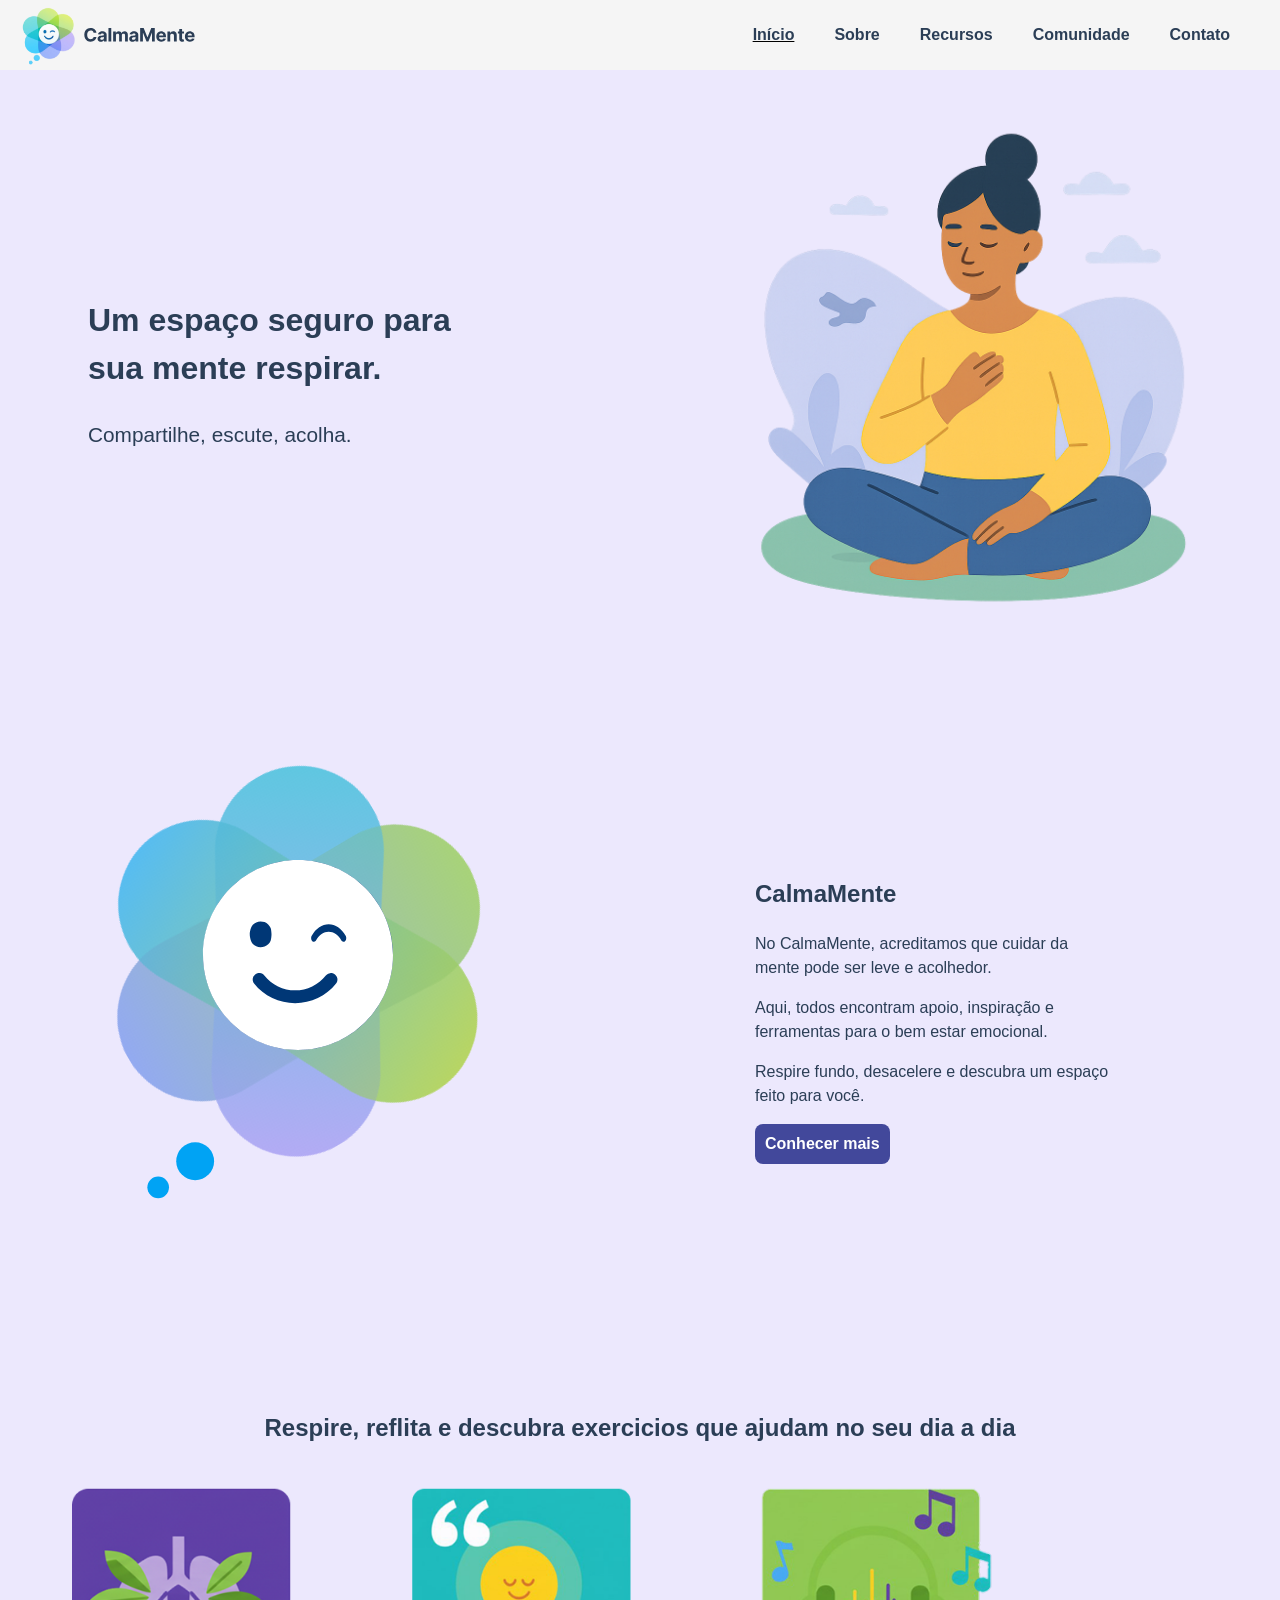
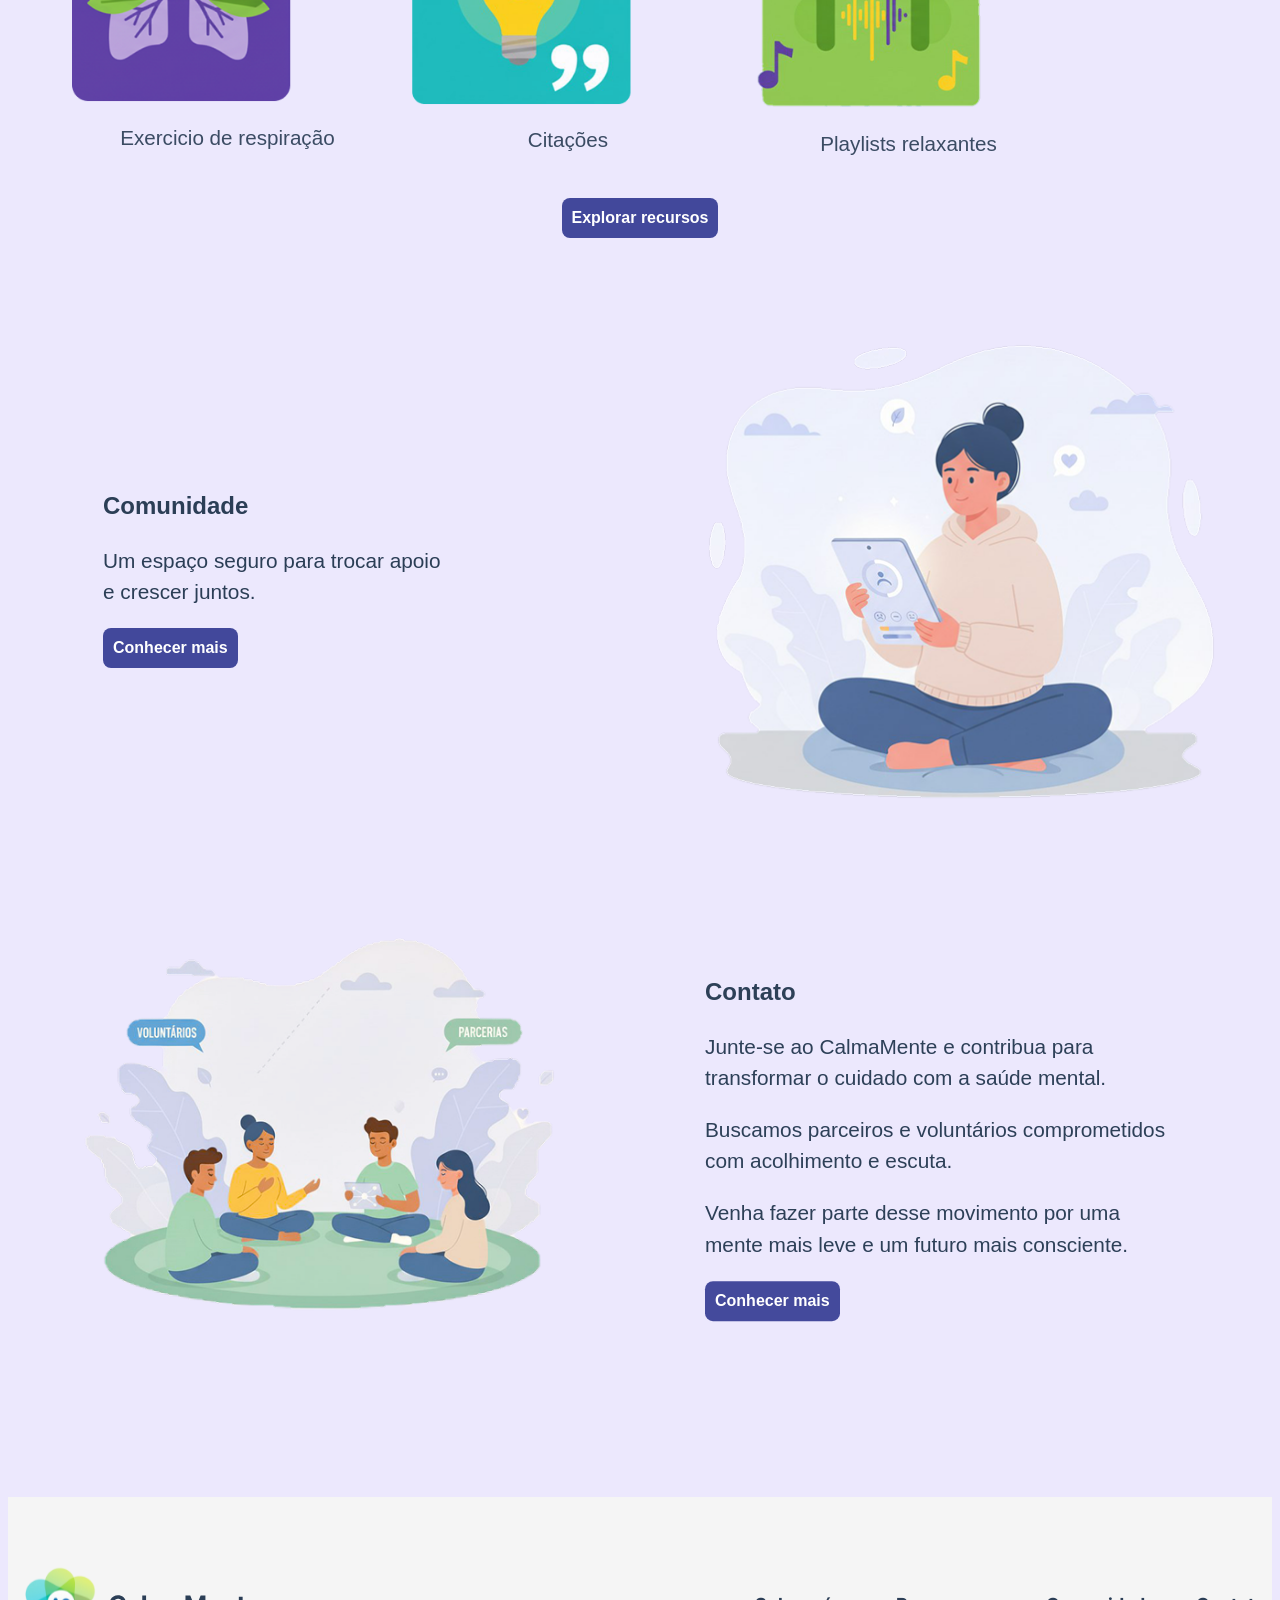
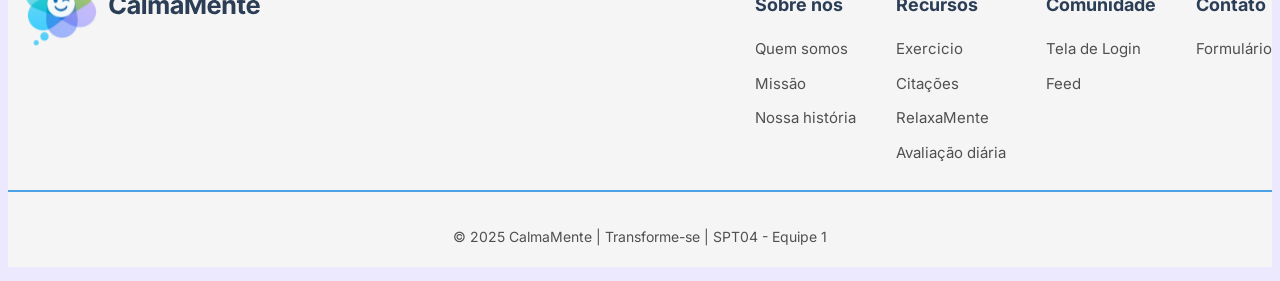
==== commit 6a83d972: "atualizações aj responsivo" ====
--- a/docs/index.html
+++ b/docs/index.html
@@ -36,7 +36,7 @@
           </div>
           
           <nav id="menu">
-            <button id="btn-mobile" class="hamburguer"> <img src="./img/hambuguer.svg" alt=""></button>
+            <button id="btn-mobile" class="hamburguer"> <img src="./img/hambuguer.svg" alt="Menu"></button>
             <ul class="menu">
               <li>
                 <span class="inicio-linha">
--- a/docs/css/style.css
+++ b/docs/css/style.css
@@ -123,6 +123,7 @@
   gap: 150px;
   padding: 20px 20px;
   height: 600px;
+
 }
 
 .banner_1 .texto {
@@ -130,12 +131,12 @@
   padding: 20px 20px;
   margin: 20px 20px;
   max-width: 400px;
-  min-width: 300px;
 }
 
 .banner_1 img{
   max-width: 500px;
   display: block;
+  margin-left: 20px;
 }
 
 .banner_1 .imagem {
@@ -163,7 +164,6 @@
 .banner_2 img {
   width: 500px;
 }
-
 .imagem {
   position: relative;
   align-self: center;
@@ -174,8 +174,11 @@
   padding: 20px 20px;
   margin: 20px 20px;
 
+  
   padding-right: 100px;
 }
+
+
 
 .imagem-Dois {
   gap: 100px;
@@ -207,7 +210,7 @@
 }
 
 button {
-  background-color: #5f67d4;
+  background-color: #42489b;
   color: white;
   border-radius: 8px;
   height: 40px;
@@ -225,13 +228,7 @@
 
 #botao {
     padding: 10px 10px;
-    margin: 15px 15px;
-}
-
-.botao:hover {
-  background-color: #4ba2e9;
-}
-
+}
 
 
 /*[BANNER 3]*/
@@ -239,7 +236,8 @@
 .banner_3 {
   text-align: center;
   margin: 50px auto 0px auto;
-  max-width: 1465px;
+  max-width: 1500px;
+  padding: 20px;
 }
 
 .container-images-banner3 {
@@ -281,14 +279,14 @@
   align-items: center;
   justify-self: center;
   max-width: 1500px;
-  gap: 10px;
+  gap: 110px;
   background-color: #ece8fd;
   border-color: #2b3e56 1px solid;
   padding: 20px 20px;
 }
 
 .banner_4 img {
-  width: 650px;
+  width: 550px;
 }
 
 .banner_4 .imagem {
@@ -309,6 +307,10 @@
   margin-left: 15px;
 }
 
+.banner_4 .botao {
+  margin-left: 15px;
+}
+
 /*[BANNER 5]*/
 
 .banner_5 {
@@ -316,7 +318,7 @@
   grid-template-columns: 1fr 1fr;
   margin: 50px auto 0px auto;
   align-items: center;
-  max-width: 1465px;
+  max-width: 1500px;
   gap: 10px;
   padding: 20px 20px;
 }
@@ -329,7 +331,7 @@
 }
 
 .banner_5 img {
-  width: 500px;
+  width: 550px;
 }
 
 .banner_5 .imagem {
@@ -394,7 +396,7 @@
 }
 
 #botao:hover {
-  background-color: #4ba2e9;
+  background-color: #5f67d4
 }
 
 .cont {
@@ -431,7 +433,12 @@
 }
 
 #botao:hover {
-  background-color: #4ba2e9;
+  background-color: #5f67d4;
+   transition: transform 0.2s ease;
+}
+
+#botao:hover {
+  transform: scale(1.05)
 }
 
  #btn-mobile img {
--- a/docs/css/responsive.css
+++ b/docs/css/responsive.css
@@ -1,104 +1,154 @@
-/*[GENERAL SETTINGS]*/
-
-@import url('https://fonts.googleapis.com/css2?family=Inter:ital,opsz,wght@0,14..32,100..900;1,14..32,100..900&family=Roboto:ital,wght@0,100..900;1,100..900&display=swap');
-
-
-@media (max-width: 500px) {
-  .container{
-  padding-left: 10px;
-  padding-right: 10px;
+@media (max-width: 800px) {
+  header {
+    z-index: 2001;
+  }
+
+  .uai {
+    z-index: 1900;
+    top: 0px;
+    right: -35px;
+    position: fixed;
+  }
+
+  .navegacao ul {
+    padding: 0px;
+  }
+
+  .menu {
+    display: none;
+  }
+
+  #btn-mobile {
+    display: block;
+    background: transparent;
+    border: none;
+    cursor: pointer;
+    padding: 5px;
+  }
+
+  #menu-mobile {
+    display: block;
+    position: fixed;
+    top: 50px;
+    right: 0;
+    width: 100%;
+    height: calc(100vh - 70px);
+    background-color: #ece8fd;
+    z-index: 2000;
+    transform: translateX(100%);
+    transition: transform 0.3s ease-in-out;
+    visibility: hidden;
+  }
+
+  #menu-mobile.ativo {
+    transform: translateX(0);
+    visibility: visible;
+  }
+
+  #menu-mobile li {
+    border-bottom: 1px solid rgba(0, 0, 0, 0.1);
+  }
+
+  #menu-mobile li a {
+    display: block;
+    padding: 1rem;
+    text-align: center;
+    color: #2b3e56;
+    font-size: 1.3rem;
+  }
+
+  .banner_1 {
+    max-width: 750px;
+    margin: 50px auto 0px auto;
+    height: 500px;
+  }
+
+  .banner_1 img {
+    max-width: 400px;
+    margin-top: 0;
+    display: block;
+    margin-right: 20px;
+  }
+
+  .banner_1 .texto {
+    margin: 0;
+    padding: 0;
+    min-width: 300px;
+  }
+
+  .banner_2 {
+    max-width: 750px;
+    gap: 10px;
+    margin-top: 0;
+  }
+
+  .banner_2 .texto {
+    margin: 0;
+    padding-right: 30px;
+    padding-left: 50px;
+  }
+
+  .banner_2 .texto p {
+    font-size: 1.2rem;
+  }
+
+  .banner_3 {
+    max-width: 750px;
+    margin: 50px auto 0px auto;
+    gap: 5px;
+    min-height: 550px;
+    margin-top: 0;
+  }
+
+  .banner_3 h2 {
+    font-size: 1.9rem;
+    padding: 20px;
+    margin: 0;
+  }
+
+  .banner_4 {
+    gap: 5px;
+  }
+
+  .banner_4 .texto {
+    padding-right: 0;
+  }
+
+  .banner_4 .texto p {
+    font-size: 1.2rem;
+    width: 300px;
+    padding-right: 0;
+  }
+
+  .banner_4 img {
+    width: 500px;
+    margin-top: 90px;
+  }
+
+  .banner_5 {
+    max-width: 750px;
+    margin: 190px auto 0px auto;
+    gap: 5px;
+    min-height: 1000px;
+  }
+
+  .banner_5 .texto {
+    padding: 0;
+    margin: 0;
+    padding-right: 30px;
+    padding-left: 50px;
+  }
+
+  .banner_5 img {
+    width: 500px;
   }
 }
 
-/*[NAVIGATION MENU]*/
-
-@media (max-width: 500px) {
-  .menu a {
-    display: none;
-  }
-}
-
-@media (max-width: 500px){
-  #btn-menu {
-    display: block;
-  }
-  .menu{
-    display: none;
-  }
-}
-
-@media (max-width: 500px) {
-  .navegacao img {
-    width: 200px;
-  }
-}
-
-
-@media (max-width: 500px) {
-  .uai{
-  margin-top: 35vh;
-  margin-right: -10px;
-  }
-}
-
-
-@media (max-width: 500px) {
-  .banner_1 {
-    grid-template-columns: 1fr; /* vira 1 coluna */
-    margin: 70px auto 0 auto;
-    gap: 100px;
-        justify-items: center;
-  }
-}
-
-
-@media (max-width: 500px) {
-  .banner_1 .texto h1{
-    font-size: 1.9rem;
-    text-align: center;
-  }
-}
-
-@media (max-width: 500px) {
-  .banner_1 .texto{
-    padding: 0;
-    margin: 0;
-  }
-}
-
-@media (max-width: 500px) {
-  .banner_1 .texto p{
-    display: none;
-  }
-}
-
-@media (max-width: 500px) {
-  .banner_2 .texto{
-    margin: 0;
-    padding: 0;
-  }
-}
-
-
-@media (max-width: 500px) {
-  .banner_2 p{
-    margin-top: 40px;
-    font-size: 1.4rem;
-  }
-}
-
-
-@media (max-width: 500px) {
-#botao {
-  background-color: #5f67d4;
-  height: 40px;
-  font-size: 1rem;
-  font-weight: bold;
-  }
-}
-
-
 @media (max-width: 600px) {
+  .cont {
+    display: none;
+  }
+
   .linha {
     flex-direction: column;
   }
@@ -107,25 +157,11 @@
     align-self: center;
     display: block;
     justify-self: center;
+    padding: 20px;
   }
 
   button{
     font-size: 20px;
-  }
-}
-
-
-@media (max-width: 500px) {
-  .banner_2 {
-    grid-template-columns: 1fr; /* vira 1 coluna */
-    margin: 10px auto 0 auto;
-  }
-}
-
-
-@media (max-width: 500px) {
-  .banner_2 h2 {
-    display: none;
   }
 }
 
@@ -134,167 +170,148 @@
 }
 
 @media (max-width: 500px) {
+  .banner_1 {
+    grid-template-columns: 1fr;
+    margin: 100px auto 0 auto;
+    gap: 60px;
+    justify-items: center;
+    min-height: 700px;
+    justify-content: space-between;
+    padding: 0;
+  }
+
+  .banner_1 .texto {
+    padding: 0;
+    margin: 0;
+    margin-left: 15px;
+    max-width: 30ch;
+    text-align: center;
+  }
+
+  .banner_1 .texto h1 {
+    font-size: 2rem;
+    text-align: center;
+    margin-top: 50px;
+  }
+
+  .banner_1 .texto p {
+    display: none;
+  }
+
+  .banner_1 img {
+    width: 100%;
+    margin: 0;
+  }
+
+  .banner_2 {
+    grid-template-columns: 1fr;
+    
+    min-height: 150px;
+  }
+
+  .banner_2 .texto {
+   text-align: center;
+   padding-left: 10px;
+  }
+
+  .banner_2 p {
+    font-size: 1.4rem;
+  }
+
+  .banner_2 h2 {
+    display: none;
+  }
+
   .banner_2 .imagem {
     display: none;
   }
-}
-
-@media (max-width: 500px) {
+
   .banner_3 {
-    grid-template-columns: 1fr; 
+    grid-template-columns: 1fr;
     display: flex;
     flex-direction: column;
     margin: 10px auto 0 auto;
   }
-}
-
-@media (max-width: 500px) {
-  .banner_3 .container-images-banner3{
+
+  .banner_3 .container-images-banner3 {
     display: flex;
     flex-direction: column;
     gap: 0px;
     margin: 0 auto;
     padding: 0;
-  }
-}
-
-
-@media (max-width: 500px) {
-  .banner_3 h2{
-    text-align:center;
+    align-items: center;
+  }
+
+  .banner_3 h2 {
+    text-align: center;
     font-size: 1.8rem;
   }
-}
-
-@media (max-width: 500px) {
+
   .banner_4 {
-    gap: 5px;
     display: flex;
     flex-direction: column-reverse;
     justify-self: center;
-    justify-content:center;
-    margin: 10px auto 0 auto;
-
-  }
-  .banner_4 .texto{
+    justify-content: center;
+    margin: 30px auto 0 auto;
+    align-items: center;
+    padding: 0px;
+   
+  }
+
+  .banner_4 .texto {
     display: block;
     justify-self: center;
     text-align: center;
-        border: 2px solid red;
-        margin: 0;
-        padding: 0;
-  }
-
-  .banner_4 h2{
+    margin: 0;
+    padding: 0;
+  }
+
+  .banner_4 h2 {
     font-size: 1.8rem;
-     text-align: center;
-  }
-}
-
-@media (max-width: 500px) {
+    text-align: center;
+  }
+
   .banner_4 img {
     width: 100%;
     margin-top: 0;
   }
-}
-
-
-@media (max-width: 500px) {
+
   .banner_5 {
     grid-template-columns: 1fr;
-    gap: 10px; 
+    gap: 10px;
     margin: 10px auto;
     justify-self: center;
   }
-}
-
-
-@media (max-width: 500px) {
+
   .banner_5 .texto {
     text-align: center;
     margin: 0;
     padding: 0;
-
-  }
-  .banner_5 h2{
+  }
+
+  .banner_5 h2 {
     font-size: 1.8rem;
     text-align: center;
   }
-  .banner_5 p{
-    text-align: center;
-  }
-}
-
-@media (max-width: 500px) {
- .footer-container {
-    display:none;
+
+  .banner_5 p {
+    text-align: center;
+  }
+
+  #botao {
+    background-color: #5f67d4;
+    height: 40px;
+    font-size: 1rem;
+    font-weight: bold;
+  }
+
+  .footer-container {
+    display: none;
   }
 }
 
 @media (min-width: 600px) {
   .cont {
-    display:none;
-  }
-}
-
-/* menu hamburguer*/
-@media (max-width: 500px) { 
-    
-    .menu {
-        display: none; /* Esconde o menu desktop */
-    }
-
-    .navegacao {
-       
-        padding: 10px 20px;
-    }
-
-    
-    #btn-mobile {
-        display: block; 
-        z-index: 3000;
-    }
-
-   
-    #menu-mobile {
-        display: block;
-        position: fixed;
-        right: -500%; 
-        background-color: #ece8fd; 
-        width: 100%;
-        height: calc(100vh - 75px); 
-        transition: right 0.3s ease-in-out;
-        z-index: 2000;
-    }
-  
-    #menu-mobile.ativo {
-        right: 0; 
-    }
-
-
-    #menu-mobile ul {
-        flex-direction: column;
-        text-align: center;
-        padding-top: 20px;
-        gap: 0px; 
-        width: 100%;
-    }
-    
-    
-    #menu-mobile  li {
-        border-bottom: 1px solid #ddd;
-    }
-
-    #menu-mobile li a {
-        padding: 15px 0;
-        display: block;
-        font-size: 1.2rem;
-    }
-
-    
-    .inicio-linha {
-        text-decoration: none; 
-        border-left: 4px solid #5f67d4; 
-        display: block;    }
-}
-
+    display: none;
+  }
+}
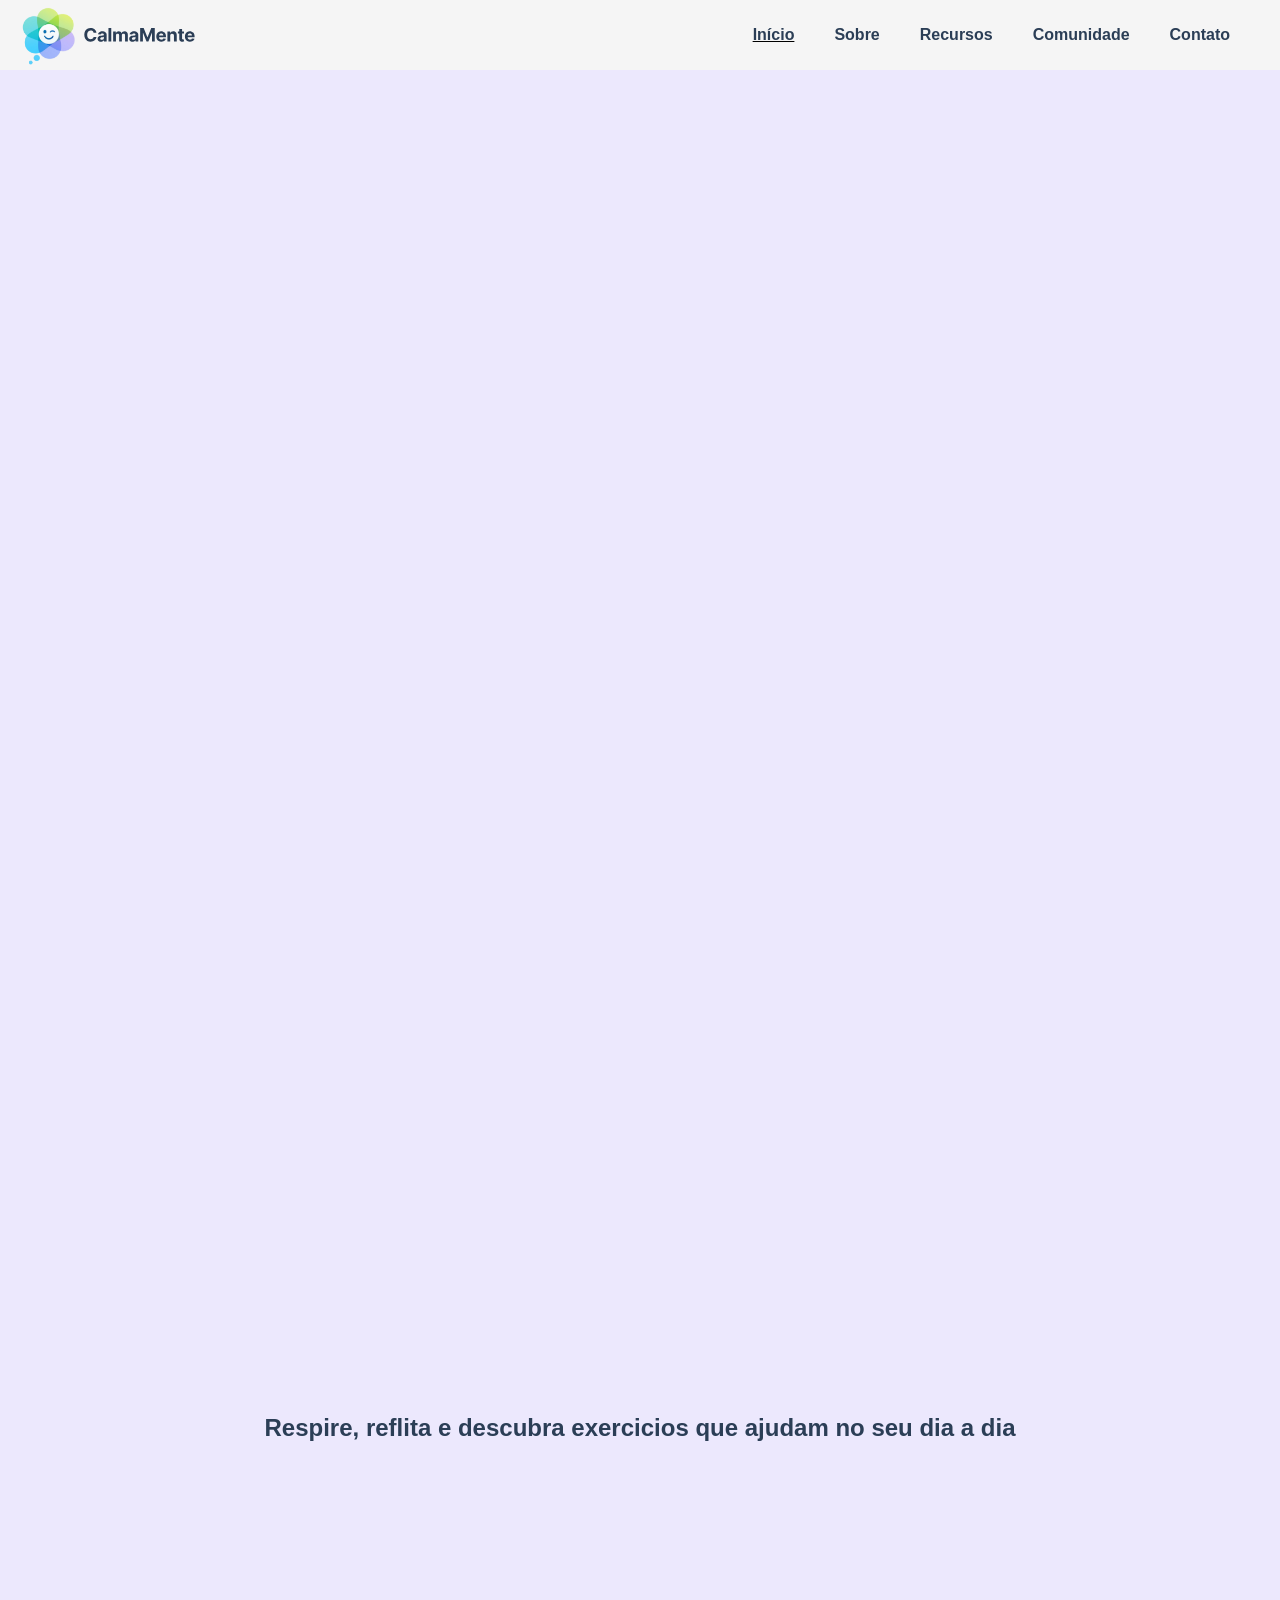
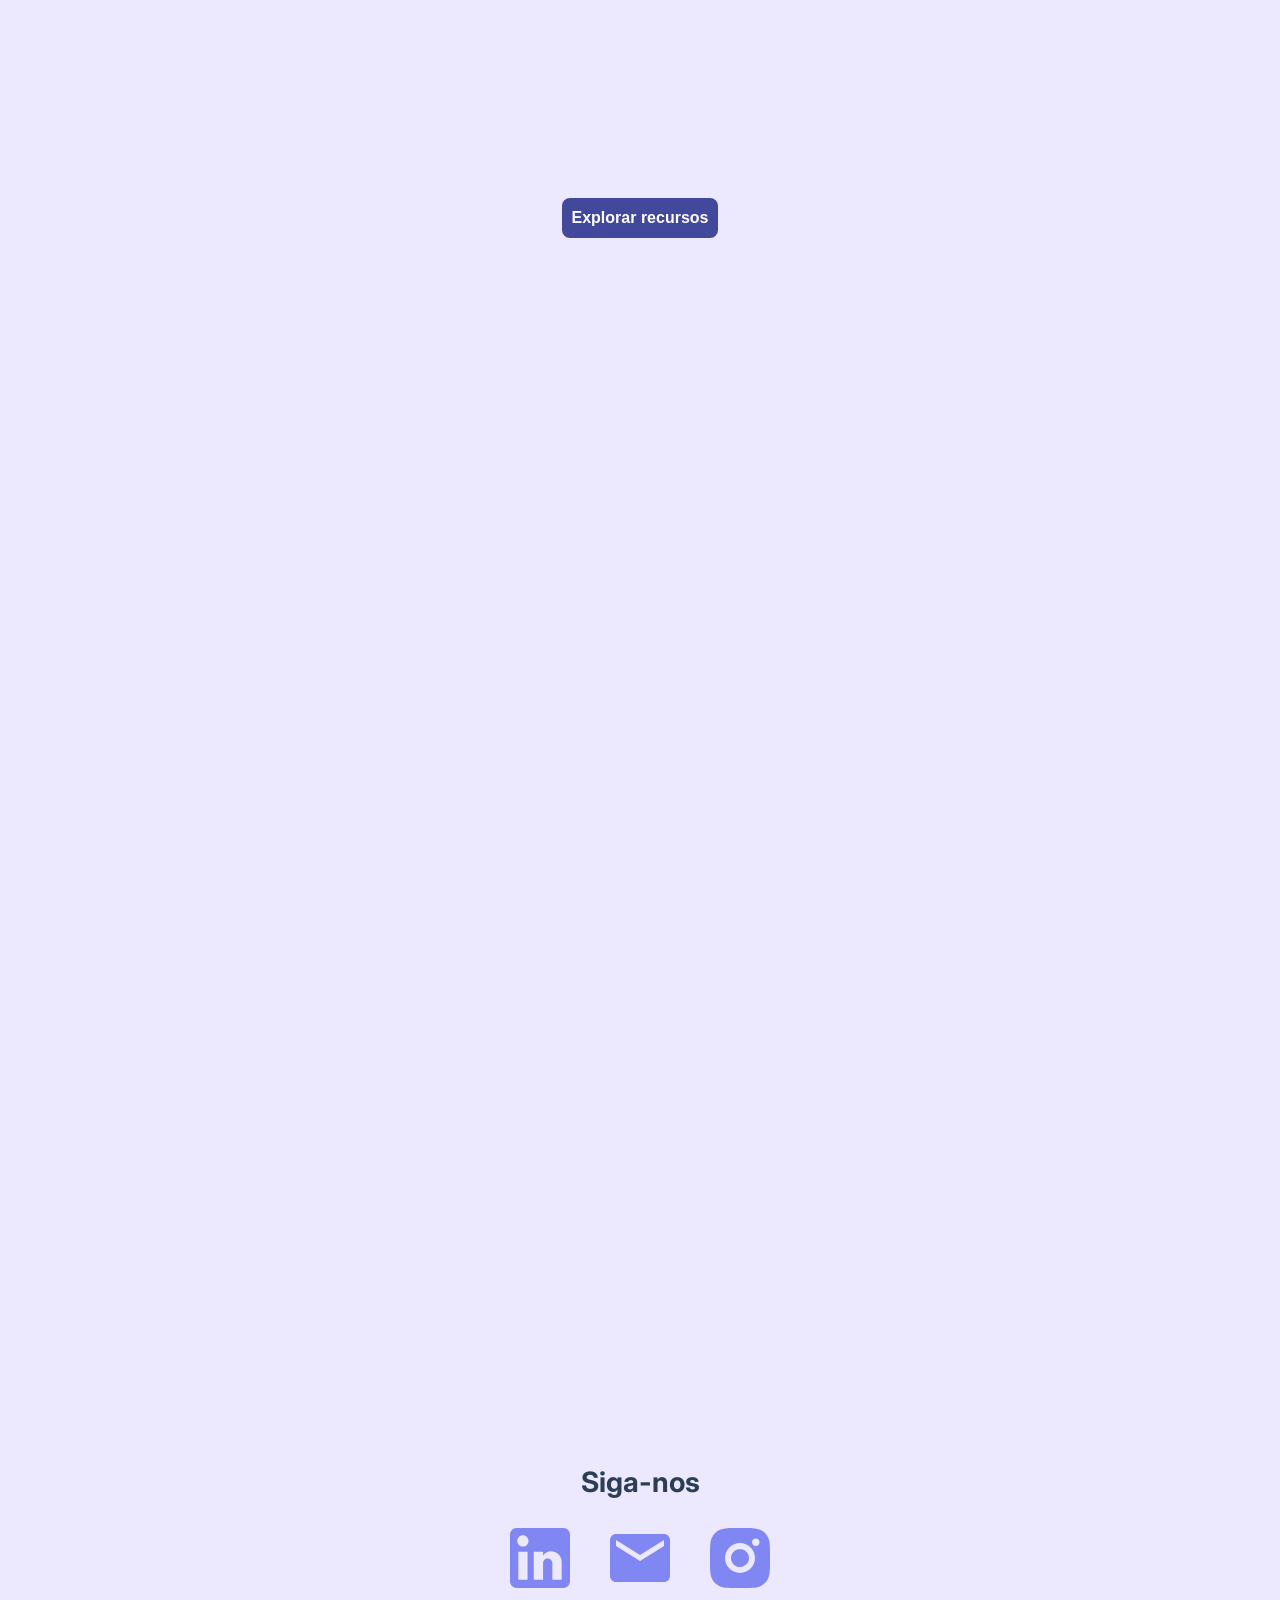
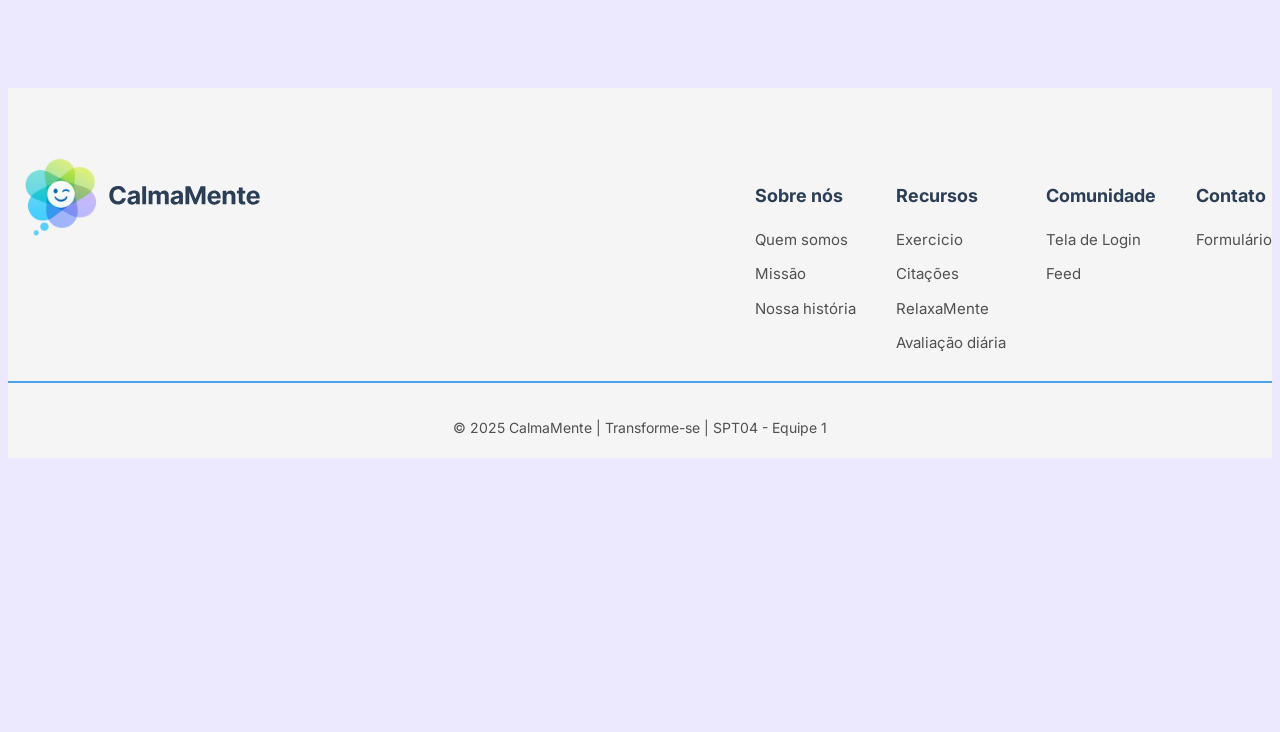
==== commit 041c040a: "adicionando footer aron" ====
--- a/docs/index.html
+++ b/docs/index.html
@@ -73,8 +73,8 @@
         <div class="container">
           <div class="banner_1">
             <div class="texto">
-              <h1>Um espaço seguro para sua mente respirar.</h1>
-              <p>Compartilhe, escute, acolha.</p>
+              <h1>Um espaço seguro para sua mente respirar</h1>
+              <p>Compartilhe, escute, acolha</p>
             </div>
             <div class="imagem">
               <img
@@ -292,7 +292,30 @@
       <div class="copy">
         <p>© 2025 CalmaMente | Transforme-se | SPT04 - Equipe 1</p>
       </div>
+
+      <div class="footerResponsivo" id="footerResponsivo">
+        <div class="footerGrid">
+            <div class="logoMarca">
+                <div class="logoImagem">
+                    <img src="../footerResponsivo/Logomarca.png" alt="logomarca CalmaMente">
+                </div>
+                <h2>CalmaMente</h2>
+            </div>
+            <div class="redesSociais">
+                <ul>
+                    <li class="tamanhoImagemIcones"><a href="" target="_blank" class="iconesRedes"><img src="../footerResponsivo/Instagram.svg" alt=""></a></li>
+                    <li class="tamanhoImagemIcones"><a href="" target="_blank" class="iconesRedes"><img src="../footerResponsivo/Youtube.svg" alt=""></a></li>
+                    <li class="tamanhoImagemIcones"><a href="" target="_blank" class="iconesRedes"><img src="../footerResponsivo/Linkedin.svg" alt=""></a></li>
+                    <li class="tamanhoImagemIcones"><a href="" target="_blank" class="iconesRedes"><img src="../footerResponsivo/Spotify.svg" alt=""></a></li>
+                </ul>
+            </div>
+            <div class="infoCalmamente">
+                <p>© 2025 CalmaMente | Transforme-se | SPT04 - Equipe 1</p>
+            </div>
+        </div>
+    </div>
     </footer>
+
 
     <!--T7.0 = END [FOOTER]-->
     <div vw class="enabled">
--- a/docs/css/style.css
+++ b/docs/css/style.css
@@ -45,6 +45,11 @@
 .container {
   padding-left: 20px;
   padding-right: 20px;
+}
+
+.userway_buttons_wrapper{
+  top: 0px;
+  right: -90px;
 }
 
 /*[NAVIGATION MENU]*/
@@ -445,4 +450,77 @@
     width: 30px; 
     height: auto; 
     transition: 3s ease-in;
-}+}
+
+.footerResponsivo {
+    margin-top: 50px;
+    background-color: #F5F5F5;
+    padding: 20px 0px;
+    width: 100vw;
+  }
+
+
+.footerResponsivo * {
+    margin: 0;
+    padding: 0;
+  }
+
+.footerGrid {
+    display: grid;
+    grid-template-rows: 1fr 1.25fr 0.5fr;
+    height: fit-content;
+    align-items: center;
+  }
+
+.logoMarca {
+      display: flex;
+      align-items: center;
+      justify-content: left;
+      margin-left: 16px;
+      gap: 15px;
+  }
+
+.logoMarca h2 {
+    font-size: 1.5rem;
+  }
+
+.logoImagem {
+    width: 80px;
+  }
+
+.logoImagem img {
+    width: 100%;
+  }
+
+.redesSociais {
+    display: grid;
+  }
+
+.redesSociais ul {
+    display: grid;
+    grid-template-columns: 1fr 1fr 1fr 1fr;
+    justify-items: center;
+    align-items: center;
+  }
+
+.tamanhoImagemIcones {
+    height: 35px;
+  }
+
+.iconesRedes img {
+    height: 100%;
+  }
+
+.infoCalmamente {
+    width: 100vw;
+    text-align: center;
+  }
+
+.infoCalmamente p {
+    font-size: 0.7rem;
+    margin: 0px 15px;
+  }
+
+.toggleFooterResponsivo {
+    display: none;
+  }
--- a/docs/css/responsive.css
+++ b/docs/css/responsive.css
@@ -1,14 +1,21 @@
+/*Atualizações AJ ainda mexendo*/
+
 @media (max-width: 800px) {
   header {
-    z-index: 2001;
-  }
-
+    z-index: 200;
+  }
+
+.uwy.userway_p1 .userway_buttons_wrapper{
+ z-index: -1 !important;
+ width: 1%;
+}
+  
   .uai {
-    z-index: 1900;
-    top: 0px;
-    right: -35px;
-    position: fixed;
-  }
+     top: 230px;
+    right: -130px;
+  }
+
+
 
   .navegacao ul {
     padding: 0px;
@@ -23,7 +30,8 @@
     background: transparent;
     border: none;
     cursor: pointer;
-    padding: 5px;
+    padding: 10px;
+    z-index: 999;
   }
 
   #menu-mobile {
@@ -34,7 +42,7 @@
     width: 100%;
     height: calc(100vh - 70px);
     background-color: #ece8fd;
-    z-index: 2000;
+    z-index: 350;
     transform: translateX(100%);
     transition: transform 0.3s ease-in-out;
     visibility: hidden;
@@ -56,6 +64,12 @@
     color: #2b3e56;
     font-size: 1.3rem;
   }
+
+  .inicio-linha {
+        text-decoration: none; 
+        border-left: 4px solid #5f67d4; 
+        display: block;
+    }
 
   .banner_1 {
     max-width: 750px;
@@ -102,7 +116,6 @@
 
   .banner_3 h2 {
     font-size: 1.9rem;
-    padding: 20px;
     margin: 0;
   }
 
@@ -112,6 +125,10 @@
 
   .banner_4 .texto {
     padding-right: 0;
+  }
+
+  .banner_4 .texto h2{
+    margin-left: 0px;
   }
 
   .banner_4 .texto p {
@@ -126,10 +143,7 @@
   }
 
   .banner_5 {
-    max-width: 750px;
-    margin: 190px auto 0px auto;
     gap: 5px;
-    min-height: 1000px;
   }
 
   .banner_5 .texto {
@@ -146,13 +160,14 @@
 
 @media (max-width: 600px) {
   .cont {
-    display: none;
-  }
-
+    display: block;
+  }
   .linha {
     flex-direction: column;
   }
 
+
+
   .botao {
     align-self: center;
     display: block;
@@ -170,10 +185,16 @@
 }
 
 @media (max-width: 500px) {
+
+  .uai{
+    top: 50px;
+    right: 8px;
+  }
+
   .banner_1 {
     grid-template-columns: 1fr;
-    margin: 100px auto 0 auto;
-    gap: 60px;
+    margin: 0px auto 0 auto;
+    gap: 0px;
     justify-items: center;
     min-height: 700px;
     justify-content: space-between;
@@ -205,13 +226,12 @@
 
   .banner_2 {
     grid-template-columns: 1fr;
-    
     min-height: 150px;
   }
 
   .banner_2 .texto {
    text-align: center;
-   padding-left: 10px;
+   padding-left: 10px ;
   }
 
   .banner_2 p {
@@ -308,10 +328,14 @@
   .footer-container {
     display: none;
   }
+
+  .footer{
+    display: none;
+  }
 }
 
 @media (min-width: 600px) {
   .cont {
-    display: none;
+    display: block;
   }
 }
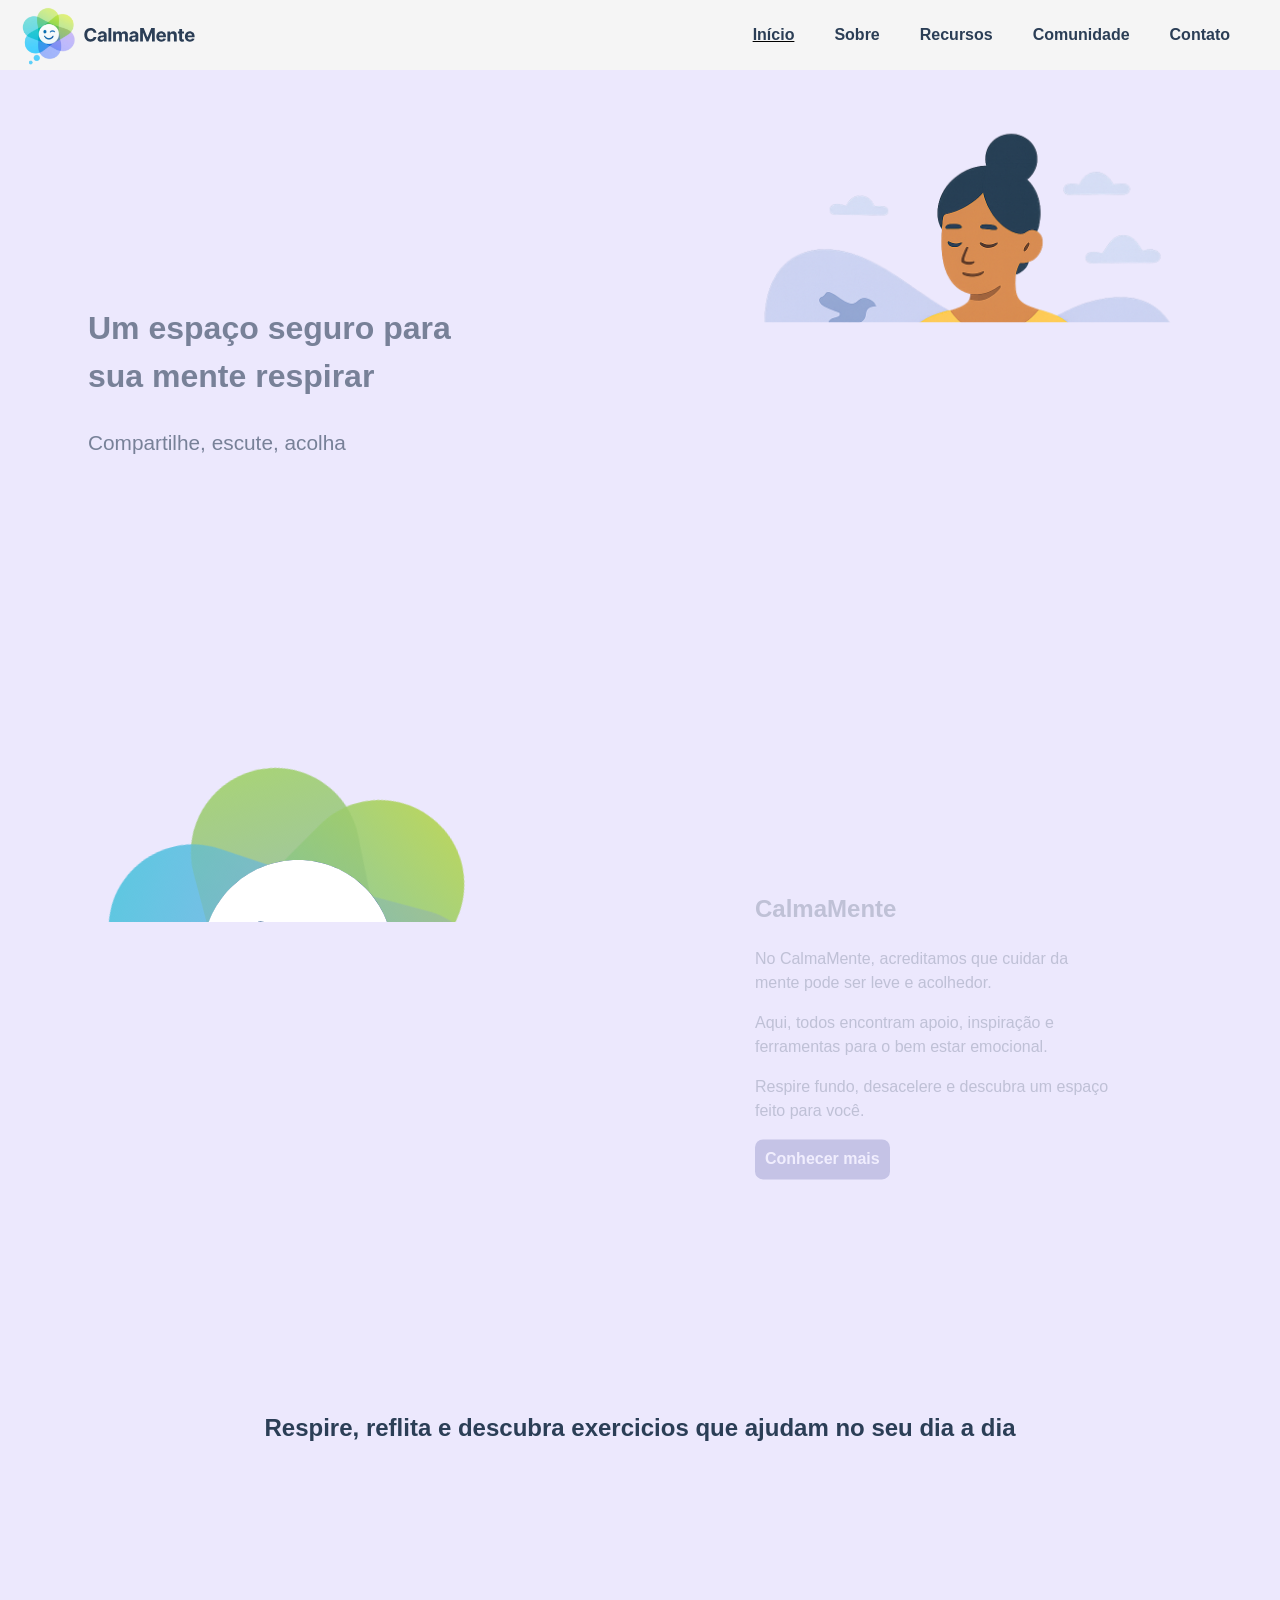
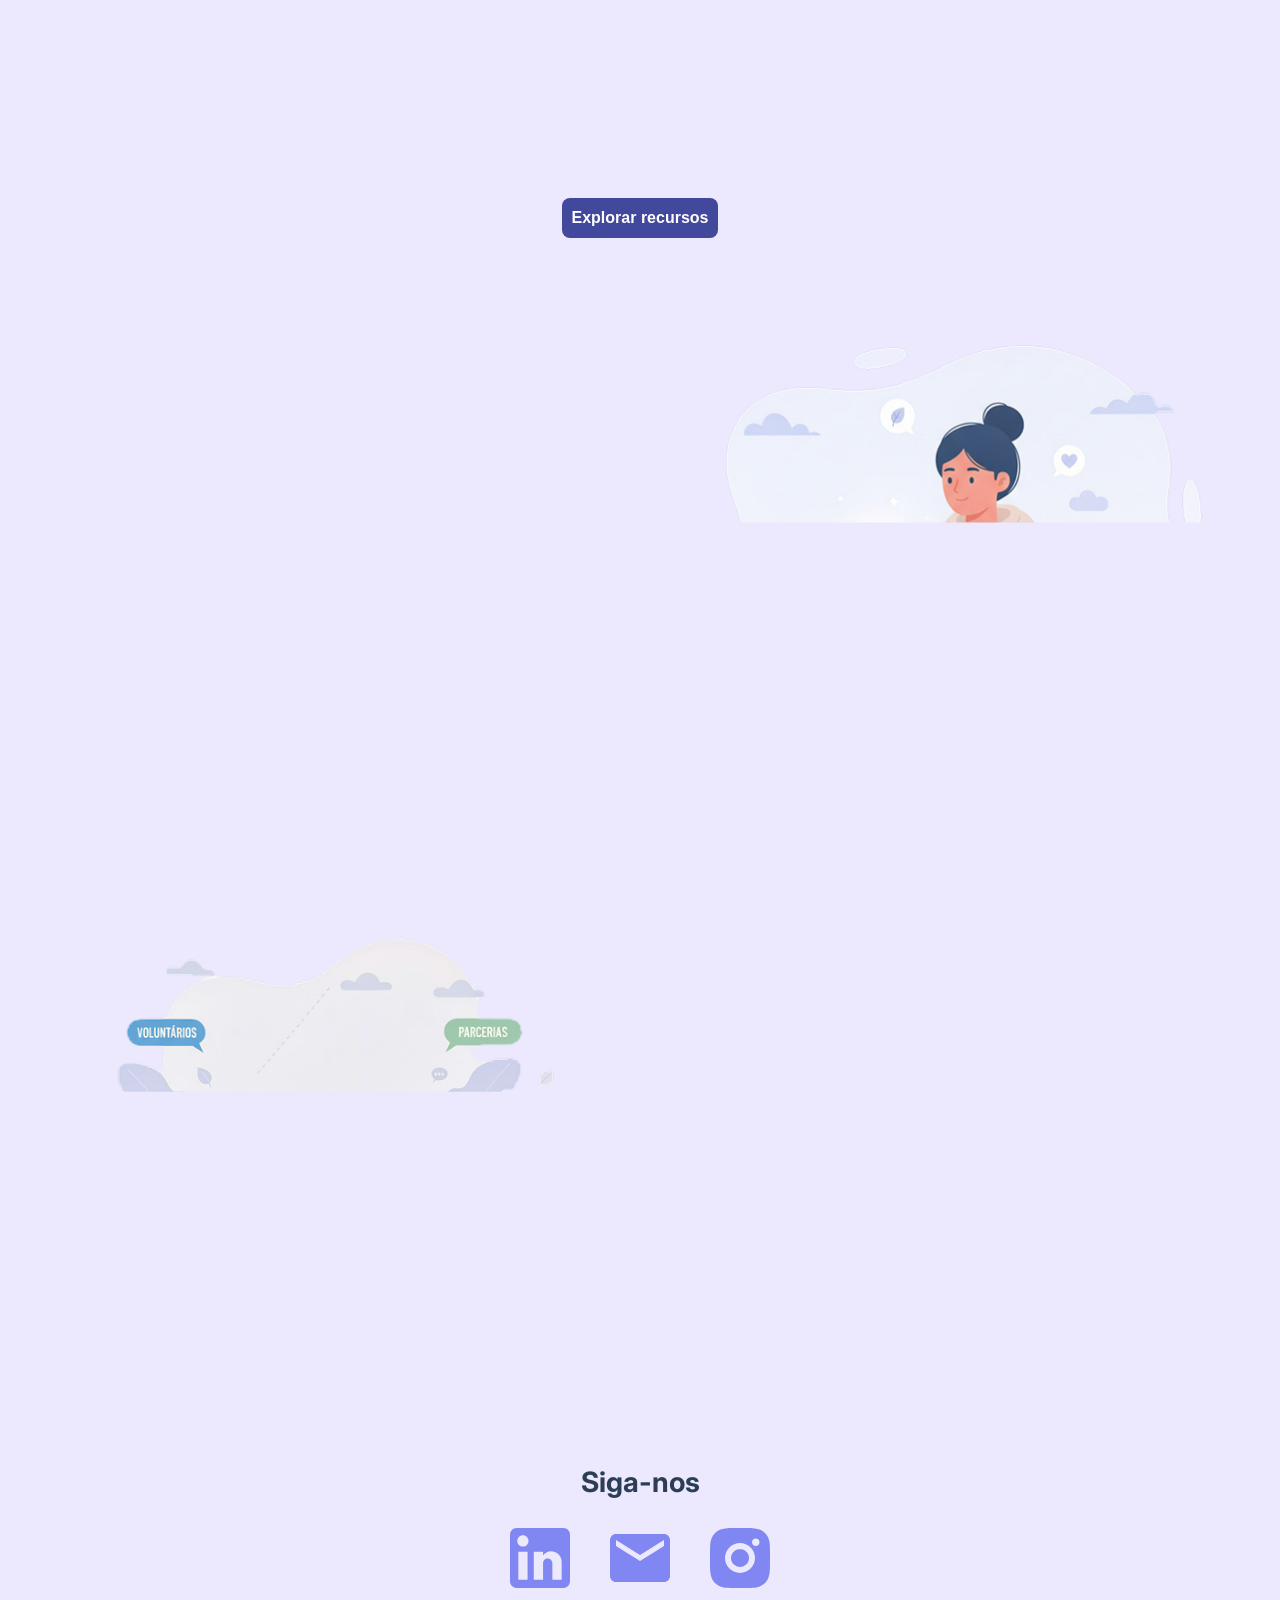
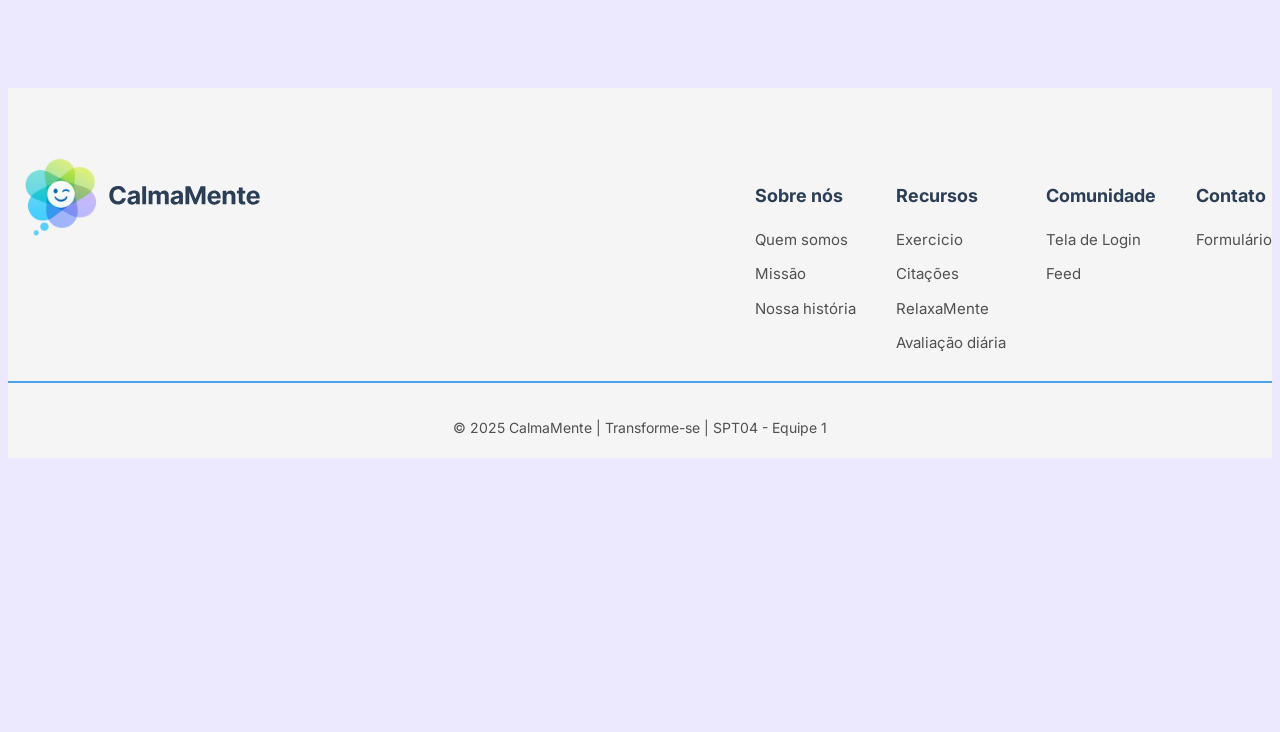
==== commit 6804b149: "Atualizar o index.html" ====
--- a/docs/index.html
+++ b/docs/index.html
@@ -20,6 +20,7 @@
         (d.body || d.head).appendChild(s);
       })(document);
     </script>
+<link rel="icon" type="image/x-icon" href"img/logo_name.svg">
     <title>CalmaMente-Inicio</title>
   </head>
   <body>
